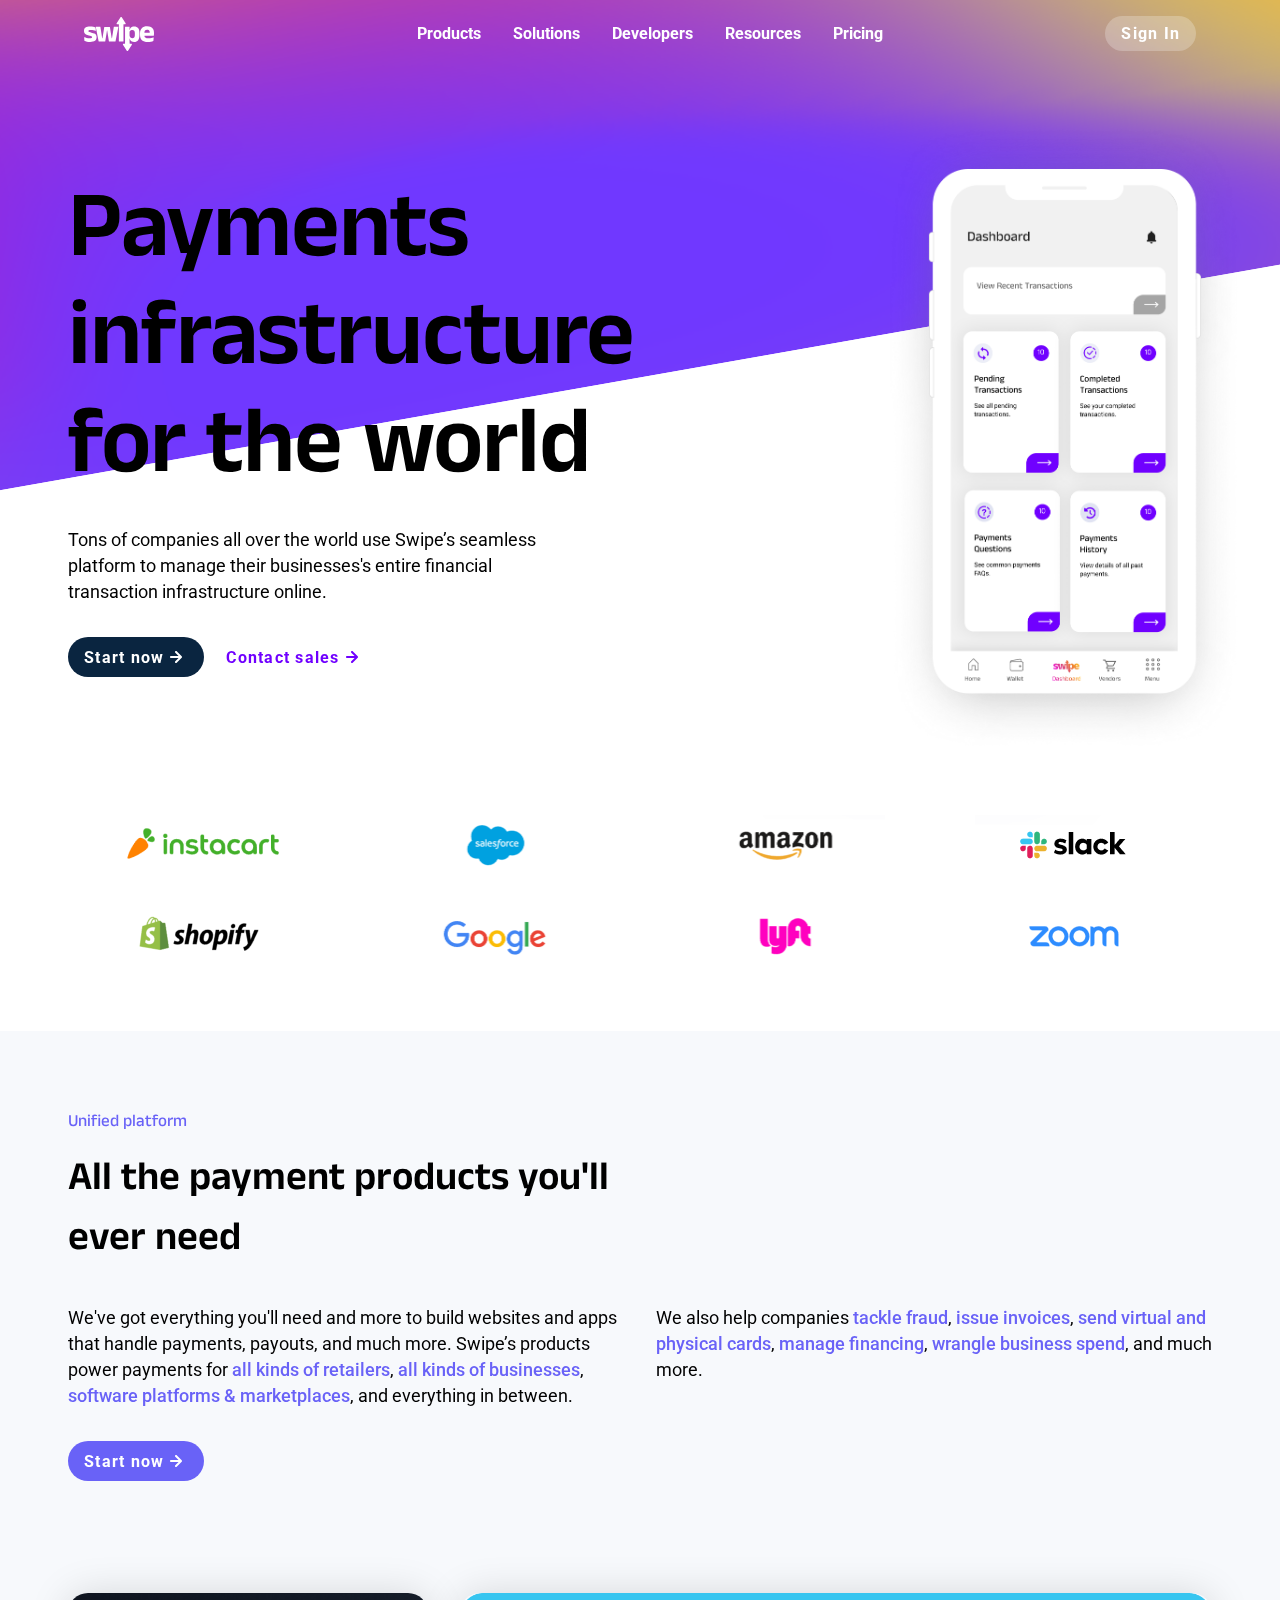
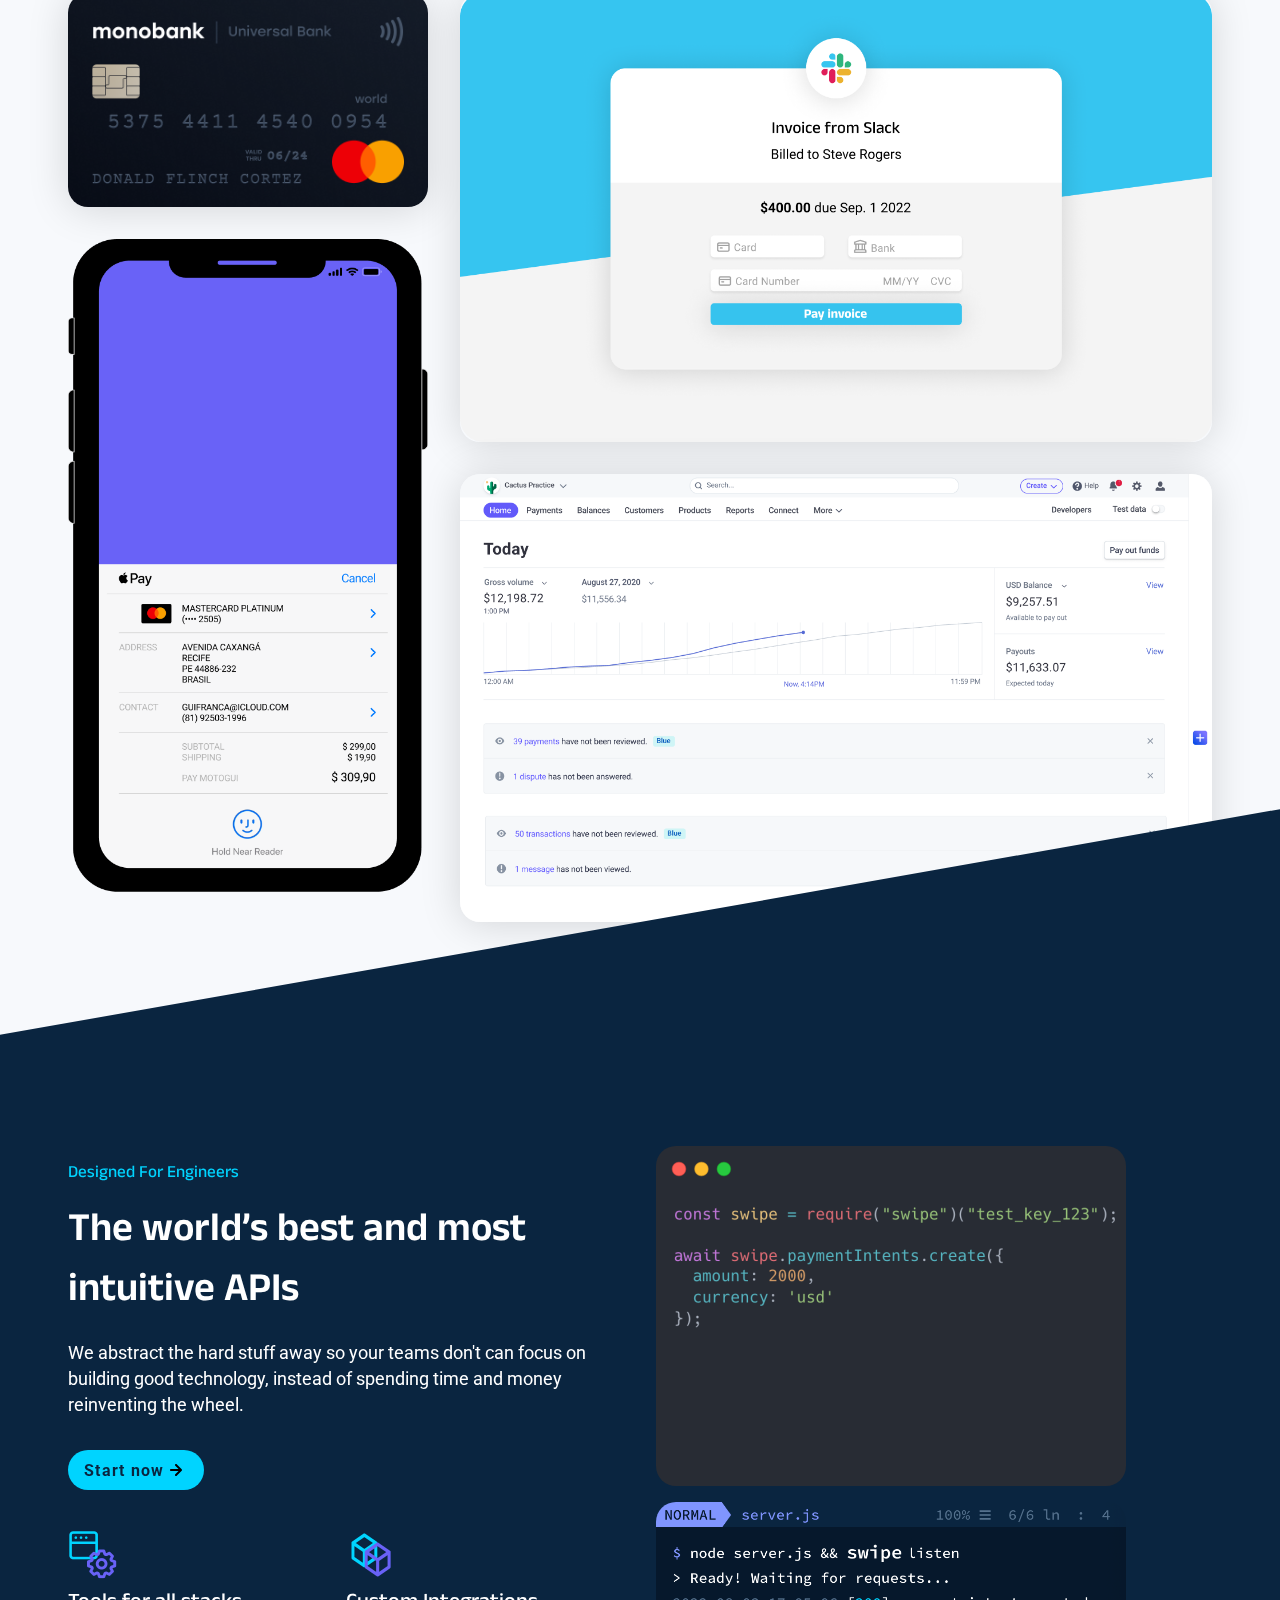
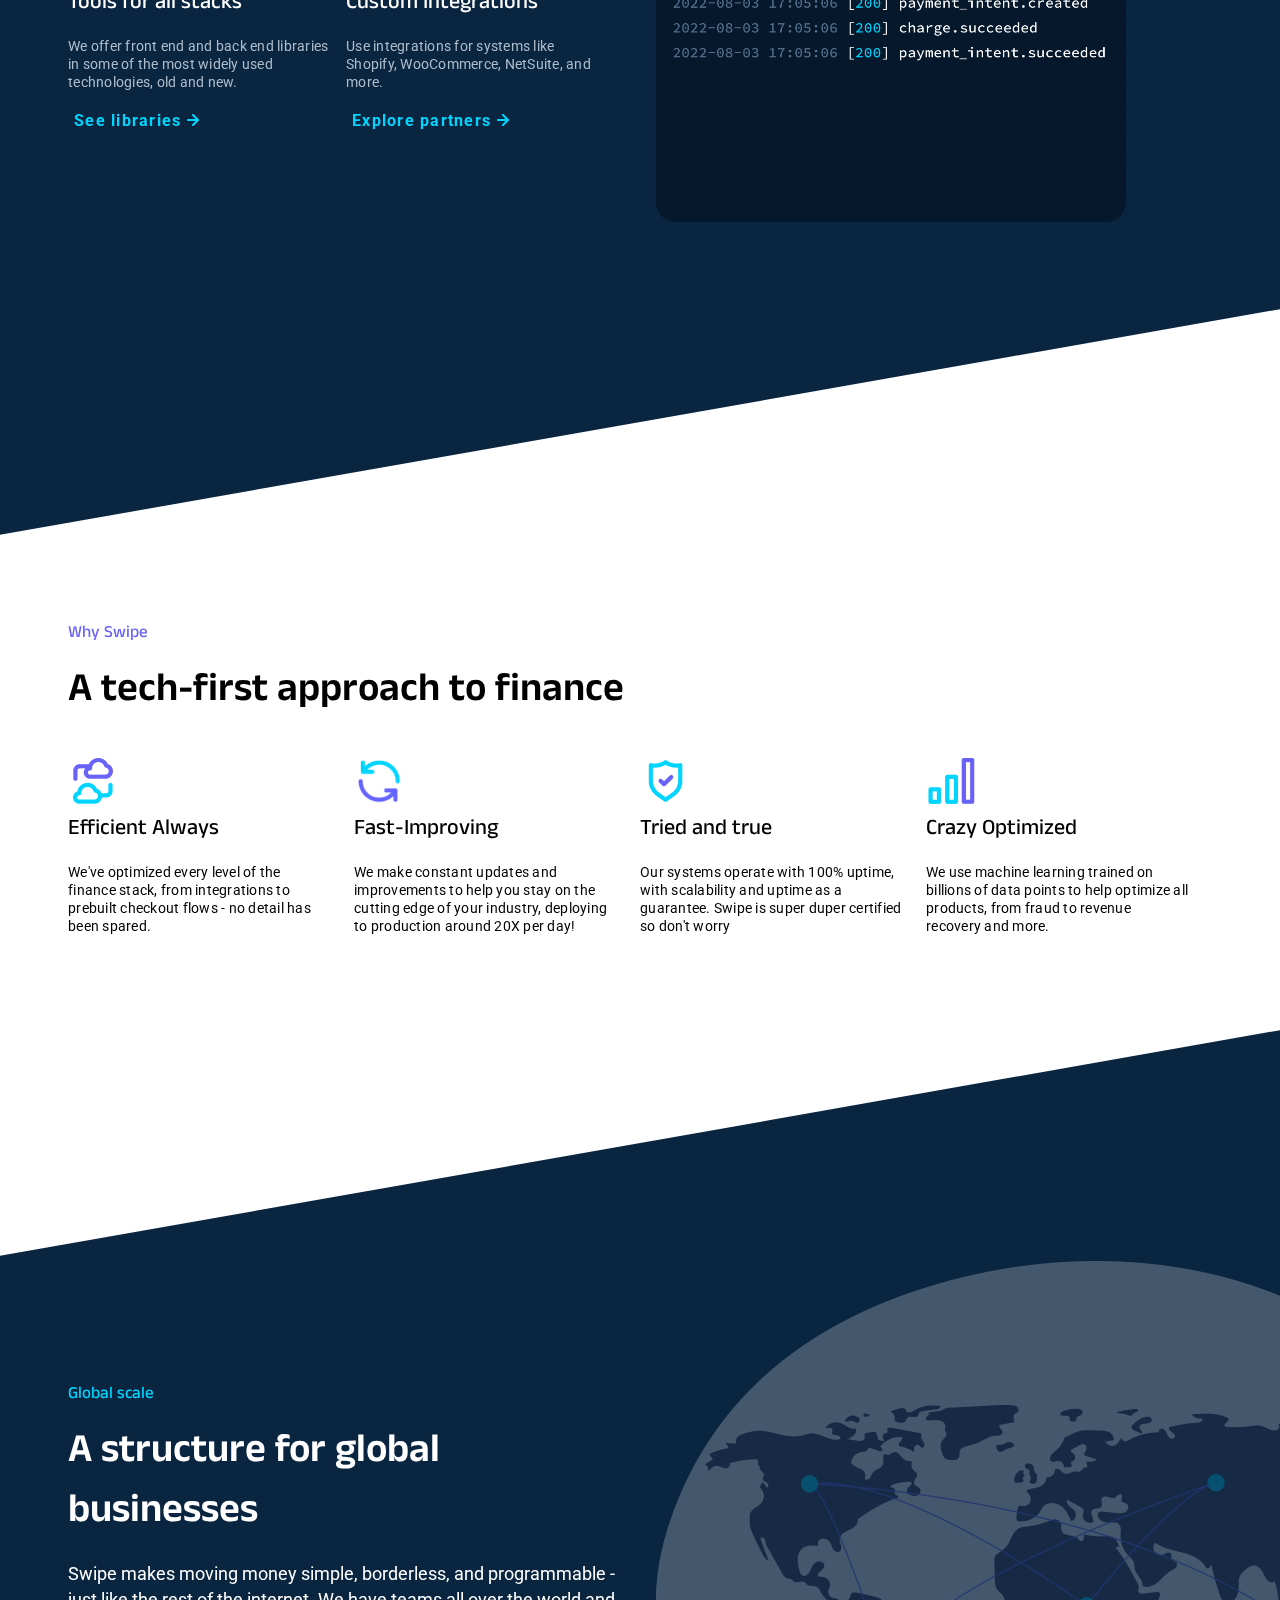
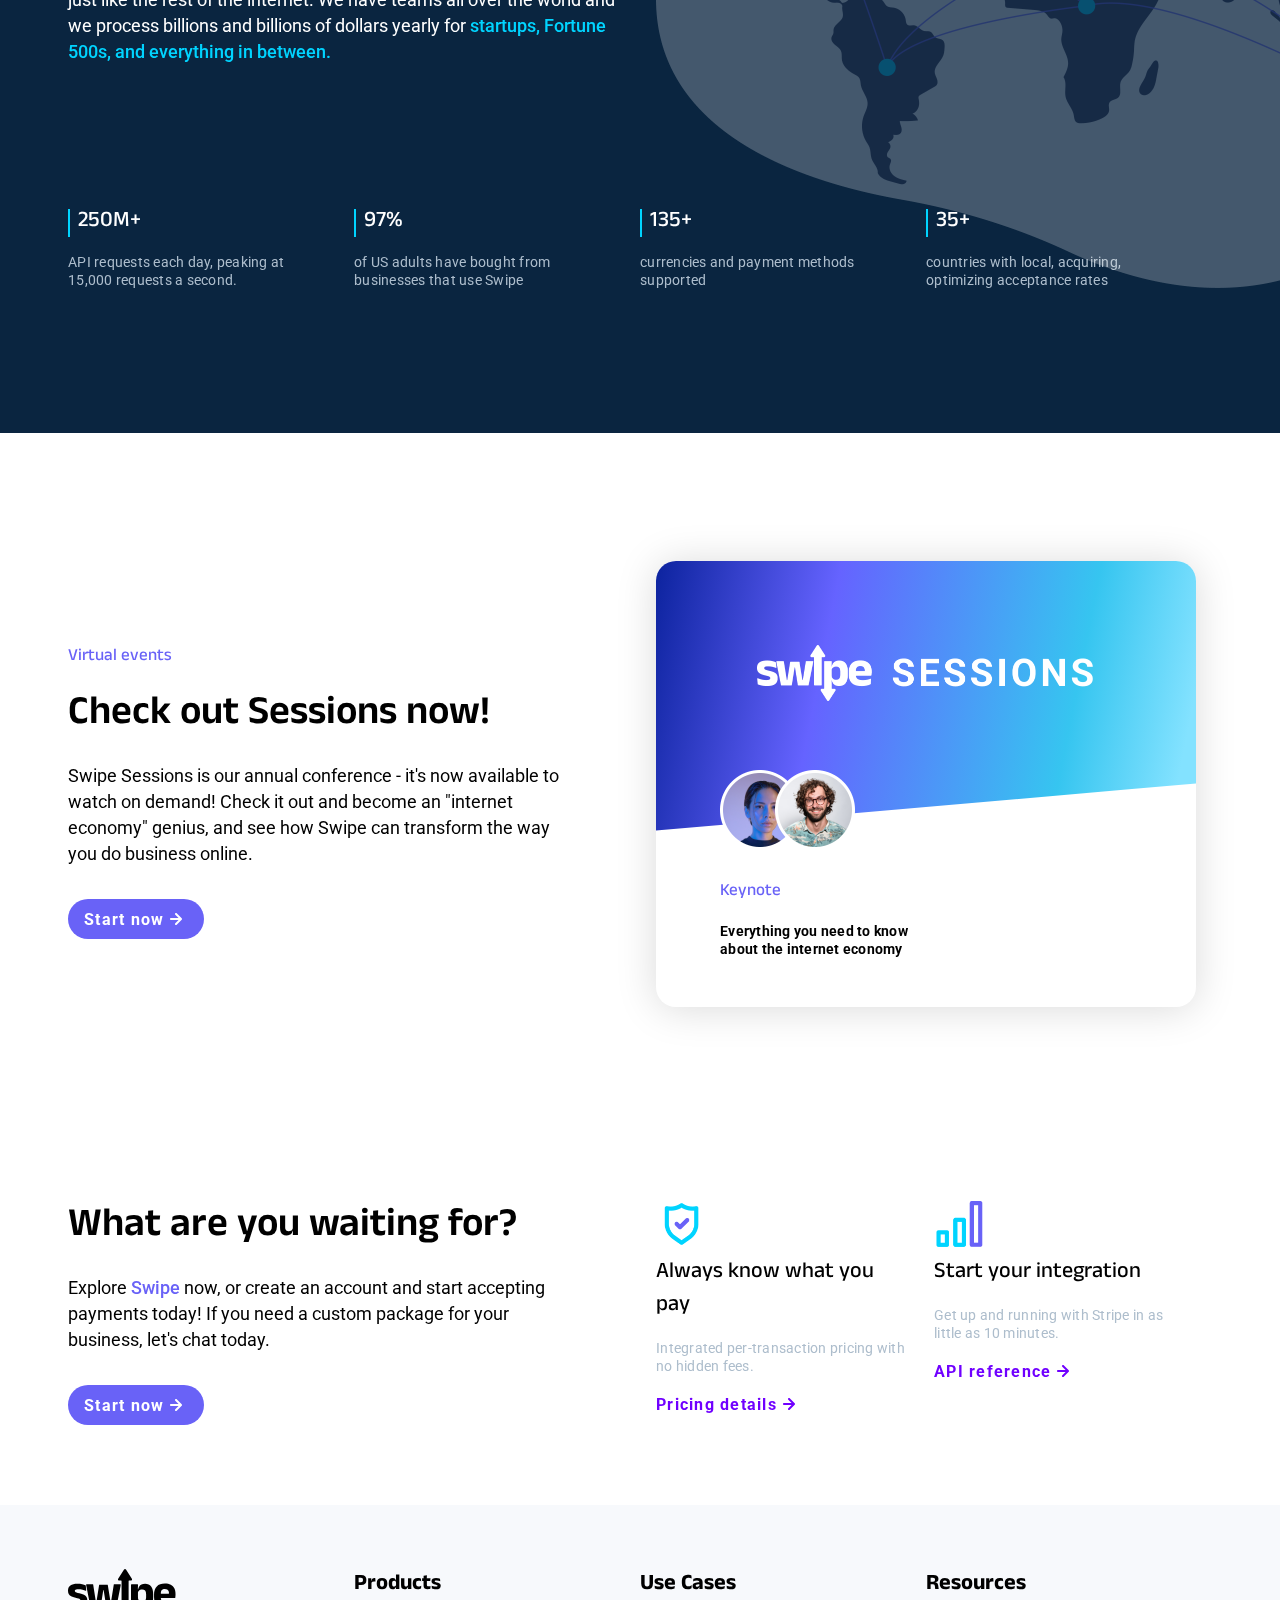
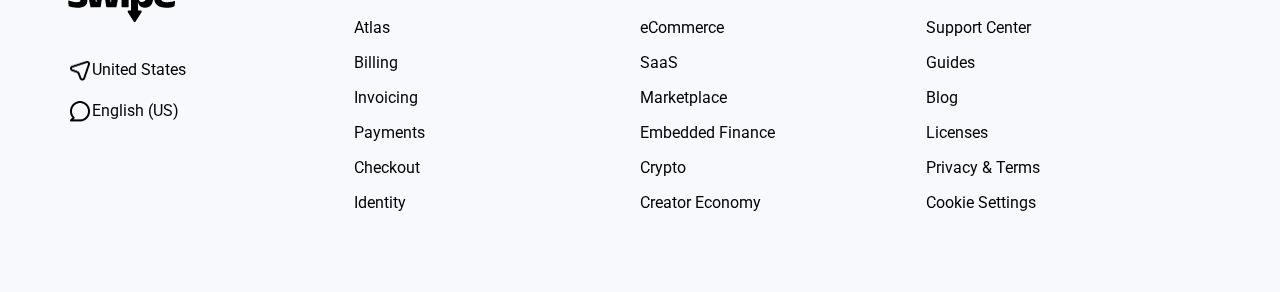
==== index.html @ 6bd74eb0 "Rename swipe.html to index.html" ====
<!DOCTYPE html>
<html lang="en">

<head>
    <meta charset="UTF-8">
    <meta http-equiv="X-UA-Compatible" content="IE=edge">
    <meta name="viewport" content="width=device-width, initial-scale=1.0">
    <link rel="preconnect" href="https://fonts.googleapis.com">
    <link rel="preconnect" href="https://fonts.gstatic.com" crossorigin>
    <link
        href="https://fonts.googleapis.com/css2?family=Anek+Telugu:wght@300;400;500;600;700&family=Roboto:wght@300;400;500;700&display=swap"
        rel="stylesheet">
    <link rel="stylesheet" href="/css/swipe.css">
    <title>Swipe</title>
</head>

<body>
    <!-- Navbar -->
    <nav class="navbar">
        <img src="/images/logo-white.svg" alt="Swipe, inc.">
        <ul class="menu">
            <li><a href="#">Products</a></li>
            <li><a href="#">Solutions</a></li>
            <li><a href="#">Developers</a></li>
            <li><a href="#">Resources</a></li>
            <li><a href="#">Pricing</a></li>
        </ul>

        <button class="primary-button navbar-button">Sign In</button>
    </nav>
    <main>

        <!--GRADIENT BACKGROUND-->
        <canvas id="gradient-canvas"></canvas>
        <!-- Hero Section -->
        <div class="hero">
            <div class="section-container two-column">
                <div class="col-left">
                    <h1>Payments infrastructure for the world</h1>
                    <p>
                        Tons of companies all over the world use Swipe’s seamless platform to manage their businesses's
                        entire financial transaction infrastructure online.
                    </p>
                    <div class="button-container">
                        <button class="primary-button with-icon">
                            Start now
                            <img src="/images/arrow-right-light.svg" alt="">
                        </button>
                        <button class="secondary-button with-icon">
                            Contact sales
                            <img src="/images/arrow-right-purple.svg" alt="">
                        </button>
                    </div>
                </div>
                <div class="col-right hero-phone-container">
                    <img class="hero-phone" src="/images/hero-phone.png" alt="">
                </div>
            </div>
        </div>
        <!-- Partners Section -->
        <div class="partners-section">
            <div class="section-container">
                <div class="partners-grid">
                    <img src="/images/instacart.png" alt="Instacart">
                    <img src="/images/salesforce.png" alt="Salesforce">
                    <img src="/images/amazon.png" alt="Amazon">
                    <img src="/images/slack.png" alt="Slack">
                    <img src="/images/shopify.png" alt="Shopify">
                    <img src="/images/google.png" alt="Google">
                    <img src="/images/lyft.png" alt="Lyft">
                    <img src="/images/zoom.png" alt="Zoom">
                </div>
            </div>
        </div>
        <!-- UNIFIED PLATFORM -->
        <div class="unified-platform-section">
            <div class="section-container">
                <p class="subtitle">Unified platform</p>
                <h2>All the payment products you'll ever need</h2>

                <div class="two-column">
                    <div class="col-left">
                        <p>
                            We've got everything you'll need and more to build websites and
                            apps that handle payments, payouts, and much more. Swipe’s
                            products power payments for
                            <a href="#"> all kinds of retailers</a>,
                            <a href="#"> all kinds of businesses</a>,
                            <a href="#"> software platforms & marketplaces</a>, and
                            everything in between.
                        </p>
                    </div>
                    <div class="col-right">
                        <p>
                            We also help companies
                            <a href="#">tackle fraud</a>, <a href="#">issue invoices</a>,
                            <a href="#">send virtual and physical cards</a>,
                            <a href="#">manage financing</a>,
                            <a href="#">wrangle business spend</a>, and much more.
                        </p>
                    </div>
                </div>
                <button class="primary-button with-icon">
                    Start now
                    <img src="/images/arrow-right-light.svg" alt="">
                </button>
            </div>
        </div>
        <!-- GRAPHIC GRID SECTION -->
        <div class="graphic-section">
            <div class="section-container">
                <div class="graphic-grid">
                    <img src="/images/credit-card.png" alt="" id="credit-card">
                    <img src="/images/slack-invoice.png" alt="" id="slack-invoice">
                    <img src="/images/phone.png" alt="" id="phone">
                    <img src="/images/dash.png" alt="" id="dash">
                </div>
            </div>
        </div>

        <!-- INTEGRATIONS SECTION -->
        <div class="integrations-section">
            <div class="section-container two-column">
                <div class="col-left">
                    <p class="subtitle2">Designed For Engineers</p>
                    <h2>The world’s best and most intuitive APIs</h2>
                    <p>We abstract the hard stuff away so your teams don't can focus on building good technology,
                        instead of spending time and money reinventing the wheel.</p>

                    <button class="primary-button with-icon">
                        Start now
                        <img src="/images/arrow-right-dark.svg" alt="">
                    </button>

                    <div class="card-container">
                        <div class="card">
                            <img src="/images/tools-icon.png" alt="" class="icon">
                            <h3>Tools for all stacks</h3>
                            <p class="secondary-text">We offer front end and back end libraries in some of the most
                                widely used technologies, old and new.</p>
                            <button class="secondary-button with-icon">
                                See libraries
                                <img src="/images/arrow-right-blue.svg" alt="">
                            </button>
                        </div>
                        <div class="card">
                            <img src="/images/cube-icon.png" alt="" class="icon">
                            <h3>Custom Integrations</h3>
                            <p class="secondary-text">Use integrations for systems like Shopify, WooCommerce, NetSuite,
                                and more.</p>
                            <button class="secondary-button with-icon">
                                Explore partners
                                <img src="/images/arrow-right-blue.svg" alt="">
                            </button>
                        </div>
                    </div>
                </div>
                <div class="col-right">
                    <img src="/images/api-code.png" alt="" id="api-code">
                    <img src="/images/terminal-code.png" alt="" id="terminal-code">
                </div>
            </div>
        </div>

        <!-- WHY SWIPE SECTION -->
        <div class="why-swipe-section">
            <div class="section-container">
                <p class="subtitle">Why Swipe</p>
                <h2>A tech-first approach to finance</h2>
                <div class="card-container">
                    <div class="card">
                        <img src="/images/cloud-icon.png" alt="" class="icon">
                        <h3>Efficient Always</h3>
                        <p class="secondary-text">
                            We've optimized every level of the finance stack, from integrations to prebuilt checkout
                            flows - no detail has been spared.
                        </p>
                    </div>
                    <div class="card">
                        <img src="/images/cycle-icon.png" alt="" class="icon">
                        <h3>Fast-Improving</h3>
                        <p class="secondary-text">
                            We make constant updates and improvements to help you stay on the cutting edge of your
                            industry, deploying to production around 20X per day!
                        </p>
                    </div>
                    <div class="card">
                        <img src="/images/shield-icon.png" alt="" class="icon">
                        <h3>Tried and true</h3>
                        <p class="secondary-text">
                            Our systems operate with 100% uptime, with scalability and uptime as a guarantee. Swipe is
                            super duper certified so don't worry
                        </p>
                    </div>
                    <div class="card">
                        <img src="/images/bars-icon.png" alt="" class="icon">
                        <h3>Crazy Optimized</h3>
                        <p class="secondary-text">
                            We use machine learning trained on billions of data points to help optimize all products,
                            from fraud to revenue recovery and more.
                        </p>
                    </div>
                </div>
            </div>
        </div>

        <div class="global-section">
            <div class="section-container">
                <div class="two-column">
                    <div class="col-left">
                        <p class="subtitle2">Global scale</p>
                        <h2>A structure for global businesses</h2>
                        <p>Swipe makes moving money simple, borderless, and programmable - just like the rest of the
                            internet. We have teams all over the world and we process billions and billions of dollars
                            yearly for <a href="#">startups, Fortune 500s, and everything in between.</a></p>
                    </div>
                    <div class="col-right">
                        <img id="globe" src="/images/global-graphic.png" alt="">
                    </div>
                </div>
                <div class="card-container">
                    <div class="card">
                        <h3>250M+</h3>
                        <p class="secondary-text">API requests each day, peaking at 15,000 requests a second.</p>
                    </div>
                    <div class="card">
                        <h3>97%</h3>
                        <p class="secondary-text">of US adults have bought from businesses that use Swipe</p>
                    </div>
                    <div class="card">
                        <h3>135+</h3>
                        <p class="secondary-text">currencies and payment methods supported</p>
                    </div>
                    <div class="card">
                        <h3>35+</h3>
                        <p class="secondary-text">countries with local, acquiring, optimizing acceptance rates</p>
                    </div>
                </div>
            </div>
        </div>

        <!-- Virtual Events Section -->
        <div class="virtual-events-section">
            <div class="section-container two-column">
                <div class="col-left">
                    <p class="subtitle">Virtual events</p>
                    <h2>Check out Sessions now!</h2>
                    <p>Swipe Sessions is our annual conference - it's now available to watch on demand! Check it out and
                        become an "internet economy" genius, and see how Swipe can transform the way you do business
                        online.</p>
                    <button class="primary-button with-icon">
                        Start now
                        <img src="/images/arrow-right-light.svg">
                    </button>
                </div>
                <div class="col-right">
                    <div class="swipe-sessions-card">
                        <div class="card-top">
                            <img id="sessions-logo" src="/images/swipe-sessions.png" alt="">
                            <div class="avatars">
                                <img src="/images/avatar1.png" alt="">
                                <img src="/images/avatar2.png" alt="">
                            </div>
                        </div>
                        <div class="card-bottom">
                            <div class="card-content">
                                <p class="subtitle">Keynote</p>
                                <p class="secondary-text">Everything you need to know about the internet economy</p>
                            </div>
                        </div>
                    </div>
                </div>
            </div>
        </div>

        <!-- GETTING STARTED SECTION -->
        <div class="getting-started-section">
            <div class="section-container two-column">
                <div class="col-left">
                    <h2>What are you waiting for?</h2>
                    <p>Explore <a href="#">Swipe</a> now, or create an account and start accepting payments today! If
                        you need a custom package for your business, let's chat today.</p>
                    <button class="primary-button with-icon">
                        Start now
                        <img src="/images/arrow-right-light.svg" alt="">
                    </button>
                </div>
                <div class="col-right">
                    <div class="card">
                        <img src="/images/shield-icon.png" alt="" class="icon">
                        <h3>Always know what you pay</h3>
                        <p class="secondary-text">Integrated per-transaction pricing with no hidden fees.</p>

                        <button class="secondary-button with-icon">
                            Pricing details
                            <img src="/images/arrow-right-purple.svg" alt="">
                        </button>
                    </div>
                    <div class="card">
                        <img src="/images/bars-icon.png" alt="" class="icon">
                        <h3>Start your integration</h3>
                        <p class="secondary-text">Get up and running with Stripe in as little as 10 minutes.</p>

                        <button class="secondary-button with-icon">
                            API reference
                            <img src="/images/arrow-right-purple.svg" alt="">
                        </button>
                    </div>
                </div>

            </div>
        </div>

        <footer class="footer">
            <div class="section-container">
                <div class="col">
                    <img src="/images/logo-dark.svg" alt="" id="footer-logo">
                    <div class="icon-link">
                        <img src="/images/location-icon.png" alt="">
                        <a href="#">United States</a>
                    </div>
                    <div class="icon-link">
                        <img src="/images/comment-icon.png" alt="">
                        <a href="#">English (US)</a>
                    </div>
                </div>
                <div class="col">
                    <h3>Products</h3>
                    <ul>
                        <li><a href="#">Atlas</a></li>
                        <li><a href="#">Billing</a></li>
                        <li><a href="#">Invoicing</a></li>
                        <li><a href="#">Payments</a></li>
                        <li><a href="#">Checkout</a></li>
                        <li><a href="#">Identity</a></li>
                    </ul>
                </div>
                <div class="col">
                    <h3>Use Cases</h3>
                    <ul>
                        <li><a href="#">eCommerce</a></li>
                        <li><a href="#">SaaS</a></li>
                        <li><a href="#">Marketplace</a></li>
                        <li><a href="#">Embedded Finance</a></li>
                        <li><a href="#">Crypto</a></li>
                        <li><a href="#">Creator Economy</a></li>
                    </ul>
                </div>
                <div class="col">
                    <h3>Resources</h3>
                    <ul>
                        <li><a href="#">Support Center</a></li>
                        <li><a href="#">Guides</a></li>
                        <li><a href="#">Blog</a></li>
                        <li><a href="#">Licenses</a></li>
                        <li><a href="#">Privacy & Terms</a></li>
                        <li><a href="#">Cookie Settings</a></li>
                    </ul>
                </div>
            </div>
        </footer>

    </main>

    <script src="gradient.js"></script>
</body>

</html>
---- css/swipe.css ----
/* VARIABLES */
:root {
    /* TEXT VARIABLES */
    --text-dark: #000;
    --text-light: #fff;
    --text-grey: #adbdcc;
    --body-font: "Roboto", sans-serif;
    --heading-font: "Anek Telugu", sans-serif;
    --h1-size: 94px;
    --h1-height: 108px;
    --h2-size: 50px;
    --h2-height: 75px;
    --h3-size: 40px;
    --h4-size: 32px;
    --h5-size: 28px;
    --h6-size: 22px;
    --subtitle-size: 17px;
    --subtitle-height: 26px;
    --p-size: 18px;
    --p-height: 26px;
    --secondary-text-size: 14px;
    --secondary-text-height: 18px;
    --button-size: 16px;

    /* SPACING VARIABLES */
    --spacing-sm: 8px;
    --spacing-md: 16px;
    --spacing-lg: 32px;
    --spacing-xl: 64px;
    --standard-width: 1144px;
    /* COLOR VARIABLES */
    --purple-1: #6962f7;
    --purple-2: #7000ff;
    --blue-1: #00d4ff;
    --primary-accent: #0a2540;
    --primary-button-hover: #6d7a88;
    --bg-white: #fff;
    --bg-light: #f7f9fc;

    --standard-border-radius: 20px;
    --standard-box-shadow: 0px 2px 40px rgba(0, 0, 0, 0.15);
    --primary-gradient: linear-gradient(101.33deg,
            #08209a 0.76%,
            #6563ff 33.33%,
            #36c5f0 76.92%,
            #83e2ff 96.96%);
}

/* GENERAL ELEMENT STYLES */

html,
body {
    width: 100%;
    position: relative;
    overflow-x: hidden;
}

body {
    font-family: var(--body-font);
    color: var(--text-dark);
    margin: 0;
    box-sizing: border-box;
    padding: var(--spacing-sm) 0 0 0;
    background-color: var(--bg-white);
    display: flex;
    flex-direction: column;
    justify-content: center;
    align-items: center;
}

main {
    width: 100%;
    margin: var(--spacing-xl) 0 0 0;
}

h1 {
    font-family: var(--heading-font);
    font-weight: 600;
    font-size: var(--h1-size);
    margin: 0;
    width: 100%;
    letter-spacing: -1px;
    line-height: var(--h1-height);
}

h2 {
    font-family: var(--heading-font);
    font-weight: 600;
    font-size: var(--h3-size);
    margin: 0;
    width: 100%;
}

h3 {
    font-family: var(--heading-font);
    font-weight: 500;
    font-size: var(--h3-size);
    margin: 0;
    width: 100%;
}

h4 {
    font-family: var(--heading-font);
    font-weight: 500;
    font-size: var(--h4-size);
    margin: 0;
    width: 100%;
    letter-spacing: 0.25px;
}

h5 {
    font-family: var(--heading-font);
    font-weight: 500;
    font-size: var(--h5-size);
    margin: 0;
    width: 100%;
}

h6 {
    font-family: var(--heading-font);
    font-weight: 500;
    font-size: var(--h6-size);
    margin: 0;
    width: 100%;
}

a {
    text-decoration: none;
    color: var(--purple-1);
    font-weight: 500;
    transition: color 0.25s ease;
}

a:hover {
    color: var(--primary-accent);
}

p {
    font-size: var(--p-size);
    line-height: var(--p-height);
    font-weight: 400;
    margin: var(--spacing-md) 0;
}

/* Layout Styles  */
.section-container {
    width: 100%;
    max-width: var(--standard-width);
}

.two-column {
    width: 100%;
    display: flex;
    flex-direction: row;
    justify-content: center;
    align-items: flex-start;
    box-sizing: border-box;
}

.two-column>.col-left {
    width: 50%;
    box-sizing: border-box;
    padding: 0 var(--spacing-md) 0 0;
    display: flex;
    flex-direction: column;
    align-items: start;
    justify-content: center;
}

.two-column>.col-right {
    width: 50%;
    box-sizing: border-box;
    padding: 0 0 0 var(--spacing-md);
    display: flex;
    flex-direction: column;
    align-items: start;
    justify-content: center;
}

.card {
    display: flex;
    flex-direction: column;
    justify-content: flex-start;
    align-items: flex-start;
    padding: var(--spacing-sm) var(--spacing-md) var(--spacing-sm) 0;
}

.card .icon {
    height: 50px;
    margin: 0 0 var(--spacing-sm) 0;
}

.card h3 {
    font-family: var(--heading-font);
    font-weight: 500;
    font-size: var(--h6-size);
    margin: 0;
    width: 100%;
}

.subtitle,
.subtitle2 {
    color: var(--purple-1);
    font-family: var(--heading-font);
    font-weight: 500;
    font-size: var(--subtitle-size);
    line-height: var(--subtitle-height);
}

.subtitle2 {
    color: var(--blue-1);
}

.secondary-text {
    font-size: var(--secondary-text-size);
    line-height: var(--secondary-text-height);
    color: var(--text-grey);
    letter-spacing: 0.25px;
}

/* BUTTON STYLES */
.primary-button {
    font-family: var(--body-font);
    font-size: var(--button-size);
    letter-spacing: 1.25px;
    font-weight: bold;
    border-radius: var(--standard-border-radius);
    border: none;
    background-color: var(--primary-accent);
    color: var(--text-light);
    padding: var(--spacing-sm) var(--spacing-md);
    transition: all 0.15s ease;
}

.primary-button:hover {
    background-color: var(--primary-button-hover);
    cursor: pointer;
}

.secondary-button {
    font-family: var(--body-font);
    font-size: var(--button-size);
    letter-spacing: 1.25px;
    font-weight: bold;
    border-radius: var(--standard-border-radius);
    border: none;
    background-color: transparent;
    color: var(--primary-accent);
    transition: all 0.15s ease;
}

.secondary-button:hover {
    opacity: 0.75;
    cursor: pointer;
}

.with-icon {
    display: flex;
    justify-content: center;
    align-items: center;
}

.with-icon>img {
    transition: transform 0.25s ease;
}

.with-icon:hover>img {
    transform: translateX(4px);
}

/* NAVBAR */

.navbar {
    display: flex;
    justify-content: space-between;
    align-items: center;
    width: 100%;
    max-width: var(--standard-width);
    padding: 0 var(--spacing-md);
    margin: 0 0 var(--spacing-xl) 0;
    box-sizing: border-box;
}

.menu {
    display: flex;
    list-style: none;
    justify-content: center;
    align-items: center;
}

.menu a {
    color: var(--text-light);
    margin: 0 var(--spacing-md);
    font-weight: bold;
}

.menu a:hover {
    text-decoration: underline;
}

.navbar-button {
    background: rgba(250, 250, 250, 0.25);
}

.navbar-button:hover {
    background: rgba(250, 250, 250, 0.5);
}

.hamburger-button {
    display: none;
}

/* ANIMATED GRADIENT HERO BACKGROUND  */

#gradient-canvas {
    width: 200%;
    height: 970px;
    transform: rotate(-10deg);
    position: absolute;
    top: -600px;
    left: -50%;
    z-index: -1;
    --gradient-color-1: #ef008f;
    --gradient-color-2: #6ec3f4;
    --gradient-color-3: #7038ff;
    --gradient-color-4: #ffba27;
}

/* HERO STYLES */

.hero {
    width: 100%;
    display: flex;
    justify-content: center;
}

.hero p {
    max-width: 480px;
}

.button-container {
    display: flex;
    margin: var(--spacing-md) 0;
}

.button-container button:nth-of-type(2) {
    margin: 0 0 0 var(--spacing-md);
    color: var(--purple-2);
}

.hero .hero-phone-container {
    height: 564px;
    align-items: flex-end;
}

.hero-phone {
    height: 628px;
    transform: translate(32px, -32px);
}

/* Partners Section */
.partners-section {
    width: 100%;
    display: flex;
    justify-content: center;
}

.partners-grid {
    display: grid;
    grid-template-columns: 1fr 1fr 1fr 1fr;
    grid-template-rows: 1fr 1fr;
    margin: var(--spacing-xl) 0;
    column-gap: var(--spacing-md);
    row-gap: var(--spacing-lg);
}

.partners-grid img {
    height: 60px;
    place-self: center;
}

/* UNIFIED PLATFORM SECTION */

.unified-platform-section {
    padding: var(--spacing-xl) 0;
    width: 100%;
    display: flex;
    justify-content: center;
    background-color: var(--bg-light);
}

.unified-platform-section h2 {
    width: 50%;
    margin-bottom: var(--spacing-md);
}

.unified-platform-section .primary-button {
    background-color: var(--purple-1);
    margin: var(--spacing-md) 0;
}

.unified-platform-section .primary-button:hover {
    background-color: var(--primary-accent);
}

/* GRAPHIC GRID SECTION */
.graphic-section {
    width: 100%;
    display: flex;
    justify-content: center;
    background-color: var(--bg-light);
}

.graphic-grid {
    display: grid;
    grid-template-areas:
        "card slack slack"
        "phone slack slack"
        "phone dash dash";
    grid-gap: var(--spacing-lg);
    padding: var(--spacing-lg) 0;
}

#credit-card {
    grid-area: card;
    width: 100%;
    box-shadow: var(--standard-box-shadow);
    border-radius: var(--standard-border-radius);
}

#slack-invoice {
    grid-area: slack;
    width: 100%;
    box-shadow: var(--standard-box-shadow);
    border-radius: var(--standard-border-radius);
}

#phone {
    grid-area: phone;
    width: 100%;
}

#dash {
    grid-area: dash;
    width: 100%;
    box-shadow: var(--standard-box-shadow);
    border-radius: var(--standard-border-radius);
}

/* INTEGRATIONS SEECTION STYLES */
.integrations-section {
    color: var(--text-light);
    width: 100%;
    display: flex;
    justify-content: center;
    position: relative;
    padding: calc(var(--spacing-xl) * 3) 0;
    z-index: 1;
}

.integrations-section::before {
    content: "";
    width: 100%;
    height: 1100px;
    background-color: var(--primary-accent);
    position: absolute;
    top: -32px;
    left: 0;
    z-index: -1;
    transform: skewY(-10deg);
}

.integrations-section::after {
    content: "";
    background-color: var(--bg-light);
    width: 100%;
    height: 50%;
    position: absolute;
    top: 0;
    left: 0;
    z-index: -2;
}

.integrations-section .primary-button {
    background-color: var(--blue-1);
    color: var(--primary-accent);
    margin: var(--spacing-md) 0 0 0;
}

.integrations-section .primary-button:hover {
    background-color: var(--bg-white);
}

.integrations-section .secondary-button {
    color: var(--blue-1);
}

.integrations-section .card-container {
    display: flex;
    margin: var(--spacing-lg) 0;
}

.integrations-section .card-container .card {
    width: 50%;
}

#api-code {
    max-width: 470px;
    margin: 0 0 var(--spacing-md) 0;
    border-radius: var(--standard-border-radius);
}

#terminal-code {
    max-width: 470px;
    border-radius: var(--standard-border-radius);
}

/* WHY SWIPE SECTION */

.why-swipe-section {
    width: 100%;
    display: flex;
    justify-content: center;
    padding: calc(var(--spacing-xl) * 3) 0;
}

.why-swipe-section .card-container {
    display: flex;
    margin: var(--spacing-lg) 0;
}

.why-swipe-section .card-container .card {
    width: 25%;
    padding: 0 var(--spacing-sm) 0 0;
    margin: 0 var(--spacing-md) 0 0;
    box-sizing: border-box;
}

.why-swipe-section .secondary-text {
    color: var(--text-dark);
}

/* GLOBAL SECTION */
.global-section {
    width: 100%;
    display: flex;
    justify-content: center;
    color: var(--text-light);
    position: relative;
    padding: calc(var(--spacing-xl) * 3) 0 0 0;
}

.global-section::before {
    content: "";
    width: 100%;
    height: 1200px;
    background-color: var(--primary-accent);
    position: absolute;
    top: -32px;
    left: 0;
    transform: skewY(-10deg);
    z-index: -1;
}

.global-section a {
    color: var(--blue-1);
}

.global-section a:hover {
    color: var(--text-light);
}

.global-section .card-container {
    display: flex;
    margin: calc(var(--spacing-xl) * 2) 0;
}

.global-section .card-container .card {
    width: 25%;
    box-sizing: border-box;
    padding: 0 var(--spacing-sm) 0 0;
    margin: 0 var(--spacing-md) 0 0;
}

.global-section .card-container .card h3 {
    border-left: 2px solid var(--blue-1);
    padding: 0 0 0 var(--spacing-sm);
    line-height: 28px;
}

#globe {
    max-width: 844px;
    opacity: 25%;
    position: absolute;
    top: 10%;
}

/* VIRTUAL EVENTS SECTION */
.virtual-events-section {
    display: flex;
    justify-content: center;
    padding: calc(var(--spacing-xl) * 2) 0;
    position: relative;
}

.virtual-events-section::before {
    content: "";
    background-color: var(--bg-white);
    width: 100%;
    height: 100%;
    position: absolute;
    top: 0;
    z-index: -1;
}

.virtual-events-section .primary-button {
    background-color: var(--purple-1);
    margin: var(--spacing-md) 0 0 0;
}

.virtual-events-section .primary-button:hover {
    background-color: var(--primary-accent);
}

.virtual-events-section .col-left {
    height: 446px;
    padding: 0 var(--spacing-xl) 0 0;
}

.swipe-sessions-card {
    width: 540px;
    height: 446px;
    box-shadow: var(--standard-box-shadow);
    border-radius: var(--standard-border-radius);
    overflow: hidden;
}

.swipe-sessions-card .card-top {
    width: 100%;
    height: 50%;
    display: flex;
    justify-content: center;
    align-items: center;
    position: relative;
    /* transform: rotate(10deg); */
}

.swipe-sessions-card .card-top::before {
    background: var(--primary-gradient);
    content: "";
    width: 100%;
    height: 150%;
    position: absolute;
    top: -40%;
    transform: skewY(-5deg);
    z-index: 1;
}

#sessions-logo {
    z-index: 2;
    width: 338px;
}

.virtual-events-section .avatars {
    position: absolute;
    bottom: -70px;
    left: var(--spacing-xl);
    z-index: 3;
    /* width: 140px;
    height: 80px; */
}

.virtual-events-section .avatars img {
    width: 80px;
}

.virtual-events-section .avatars img:nth-of-type(2) {
    position: absolute;
    left: 55px;
}

.virtual-events-section .card-bottom {
    width: 100%;
    height: 50%;
    box-sizing: border-box;
    padding: var(--spacing-xl);
}

.virtual-events-section .card-bottom .subtitle {
    margin: var(--spacing-lg) 0 0 0;
}

.virtual-events-section .card-bottom .secondary-text {
    color: var(--text-dark);
    font-weight: 700;
    width: 50%;
}

/* GETTING STARTED SECTION */
.getting-started-section {
    display: flex;
    justify-content: center;
    padding: var(--spacing-xl) 0;
}

.getting-started-section .primary-button {
    background-color: var(--purple-1);
    margin: var(--spacing-md) 0;
}

.getting-started-section .primary-button:hover {
    background-color: var(--primary-accent);
}

.getting-started-section .col-left {
    padding: 0 var(--spacing-xl) 0 0;
}

.getting-started-section .col-right {
    flex-direction: row;
}

.getting-started-section .col-right .card {
    width: 50%;
    box-sizing: border-box;
    padding: 0 var(--spacing-sm) 0 0;
    margin: 0 var(--spacing-md) 0 0;
}

.getting-started-section .col-right .card .secondary-button {
    color: var(--purple-2);
    padding-left: 0;
}

/* FOOTER STYLES */

.footer {
    display: flex;
    justify-content: center;
    background-color: var(--bg-light);
    padding: var(--spacing-xl) 0;
}

.footer .section-container {
    display: flex;
}

#footer-logo {
    max-width: 108px;
    margin: 0 0 var(--spacing-md) 0;
}

.footer .col {
    width: 25%;
}

.footer .col ul {
    list-style-type: none;
    padding: 0;
}

.footer .col ul li {
    margin: var(--spacing-md) 0;
}

.footer .col a {
    color: var(--text-dark);
    font-weight: normal;
}

.footer .col a:hover {
    color: var(--purple-1);
    text-decoration: underline;
}

.footer .icon-link {
    display: flex;
    align-items: center;
    margin: var(--spacing-md) 0;
}

.footer .icon-link img {
    width: 24px;
}

.footer h3 {
    font-size: var(--h6-size);
    font-weight: 700;
}

/* CUSTOM BREAKPOINT */
@media only screen and (max-width: 1144px) {
    :root {
        --h1-size: 80px;
        --h1-height: 85px;
    }

    /* GENERAL LAYOUT */
    .section-container {
        padding: 0 var(--spacing-md);
    }

    /* HERO SECTION */
    .hero-phone {
        height: 550px;
        transform: translateY(-60px);
    }

    .hero .col-left {
        width: 60%;
    }

    .hero .col-right {
        width: 40%;
    }

    /* PARTNERS GRID */

    .partners-section {
        margin: -60px 0 0 0;
    }

    .partners-grid {
        margin: 0 0 var(--spacing-xl) 0;
    }
}

/* CUSTOM BREAKPOINT (850px) */
@media only screen and (max-width: 850px) {
    :root {
        --h1-size: 70px;
        --h1-height: 75px;
    }

    /* HERO SECTION */
    .hero-phone {
        transform: translateY(-85px);
    }

    /* PARTNERS GRID */
    .partners-grid img {
        width: 100%;
        height: auto;
    }

    /* INTEGRATIONS SECTION */
    .integrations-section .col-left {
        width: 60%;
    }

    .integrations-section .col-right {
        width: 40%;
    }
}

/* TABLET SIZE STYLES */
@media only screen and (max-width: 768px) {
    :root {
        --h1-size: 58px;
        --h1-height: 65px;
        --h3-size: 34px;
        --h6-size: 16px;
    }

    /* NAVBAR STYLES */
    .navbar {
        margin: var(--spacing-sm) 0 var(--spacing-lg) 0;
    }

    .navbar .menu {
        display: none;
    }

    .navbar .navbar-button {
        display: none;
    }

    .hamburger-button {
        width: 50px;
        height: 30px;
        background-color: rgba(250, 250, 250, 0.25);
        border-radius: var(--standard-border-radius);
        display: flex;
        flex-direction: column;
        justify-content: center;
        align-items: center;
    }

    .hamburger-button .bar {
        width: 18px;
        height: 2px;
        background-color: var(--bg-white);
        margin: 1px 0;
    }

    /* HERO STYLES */
    #gradient-canvas {
        height: 820px;
    }

    main {
        margin: 0;
    }

    .hero .two-column {
        align-items: center;
    }

    .hero .col-left {
        width: 60%;
    }

    .hero .col-right {
        width: 40%;
    }

    .hero-phone {
        height: 450px;
        transform: translateX(32px);
    }

    /* PARTNERS GRID */
    .partners-section {
        margin: -20px 0 0 0;
    }

    /* UNIFIED PLATFORM SECTION*/
    .unified-platform-section h2 {
        width: 100%;
    }

    /* INTEGRATIONS SECTION */
    .integrations-section .card-container {
        flex-direction: column;
    }

    .integrations-section .card-container .card {
        width: 100%;
    }

    /* WHY SWIPE SECTION */
    .why-swipe-section {
        padding: var(--spacing-md) 0 var(--spacing-xl) 0;
    }

    .why-swipe-section .card-container {
        flex-wrap: wrap;
    }

    .why-swipe-section .card-container .card {
        width: 50%;
        margin: var(--spacing-md) 0;
    }

    /* GLOBAL SECTION */
    .global-section .card-container {
        flex-wrap: wrap;
        margin: var(--spacing-xl) 0;
    }

    .global-section .card-container .card {
        width: 50%;
        margin: var(--spacing-md) 0;
    }

    /* GETTING STARTED SECTION */
    .getting-started-section .two-column {
        align-items: center;
    }

    .getting-started-section .col-right {
        flex-wrap: wrap;
    }

    .getting-started-section .col-right .card {
        width: 100%;
        margin: var(--spacing-md) 0;
    }
}

/* MOBILE SIZE BREAKPOINT */
@media only screen and (max-width: 550px) {

    /* GENERAL STYLES */
    :root {
        --h1-size: 58px;
        --h1-height: 65px;
        --h3-size: 34px;
        --h6-size: 16px;
    }

    .two-column {
        flex-direction: column;
    }

    .two-column .col-left {
        width: 100%;
    }

    .two-column .col-right {
        width: 100%;
        padding: 0;
    }

    /* NAVBAR STYLES */
    .navbar {
        margin: 0 0 var(--spacing-lg) 0;
    }

    /* HERO STYLES */
    #gradient-canvas {
        height: 820px;
    }

    main {
        margin: var(--spacing-lg) 0 0 0;
    }

    .hero .two-column .hero-phone-container {
        display: none;
    }

    /* PARTNERS GRID SECTION */

    .partners-section {
        margin: var(--spacing-xl) 0 var(--spacing-sm) 0;
    }

    .partners-grid {
        grid-template-columns: 1fr 1fr;
    }

    /* UNIFIED PLATFORM */
    .unified-platform-section {
        padding: var(--spacing-md) 0;
    }

    /* INTEGRATIONS SECTION */
    .integrations-section {
        padding: var(--spacing-lg) 0;
    }

    .integrations-section::before {
        height: 900px;
    }

    .integrations-section .col-right {
        display: none;
    }

    /* WHY SWIPE SECTION */
    .why-swipe-section {
        padding: var(--spacing-xl) 0 var(--spacing-md) 0;
    }

    .why-swipe-section .card-container .card {
        width: 100%;
        margin: var(--spacing-sm) 0;
    }

    .why-swipe-section .card-container .card .icon {
        height: 35px;
    }

    /* GLOBAL SECTION */
    .global-section {
        padding: var(--spacing-xl) 0 0 0;
    }

    .global-section .card-container {
        margin: var(--spacing-md) 0;
    }

    .global-section .card-container .card {
        width: 100%;
        margin: var(--spacing-sm) 0;
    }

    #globe {
        opacity: 10%;
    }

    /* VIRTUAL EVENTS SECTION */
    .virtual-events-section {
        padding: 0;
    }

    .virtual-events-section .swipe-sessions-card {
        margin: var(--spacing-lg) 0;
        width: 100%;
    }

    .virtual-events-section .swipe-sessions-card .secondary-text {
        width: 100%;
    }

    .virtual-events-section .swipe-sessions-card .card-top {
        height: 40%;
    }

    #sessions-logo {
        width: 300px;
    }

    /* GETTING STARTED SECTION*/
    .getting-started-section {
        padding: var(--spacing-md) 0;
    }

    /* FOOTER STYLES */
    .footer .section-container {
        flex-wrap: wrap;
    }

    .footer .col {
        width: 50%;
        margin: var(--spacing-md) 0;
    }

    .footer .col a {
        font-size: 12px;
    }

    #footer-logo {
        width: 70px;
    }

    .footer .icon-link img {
        width: 18px;
    }
}
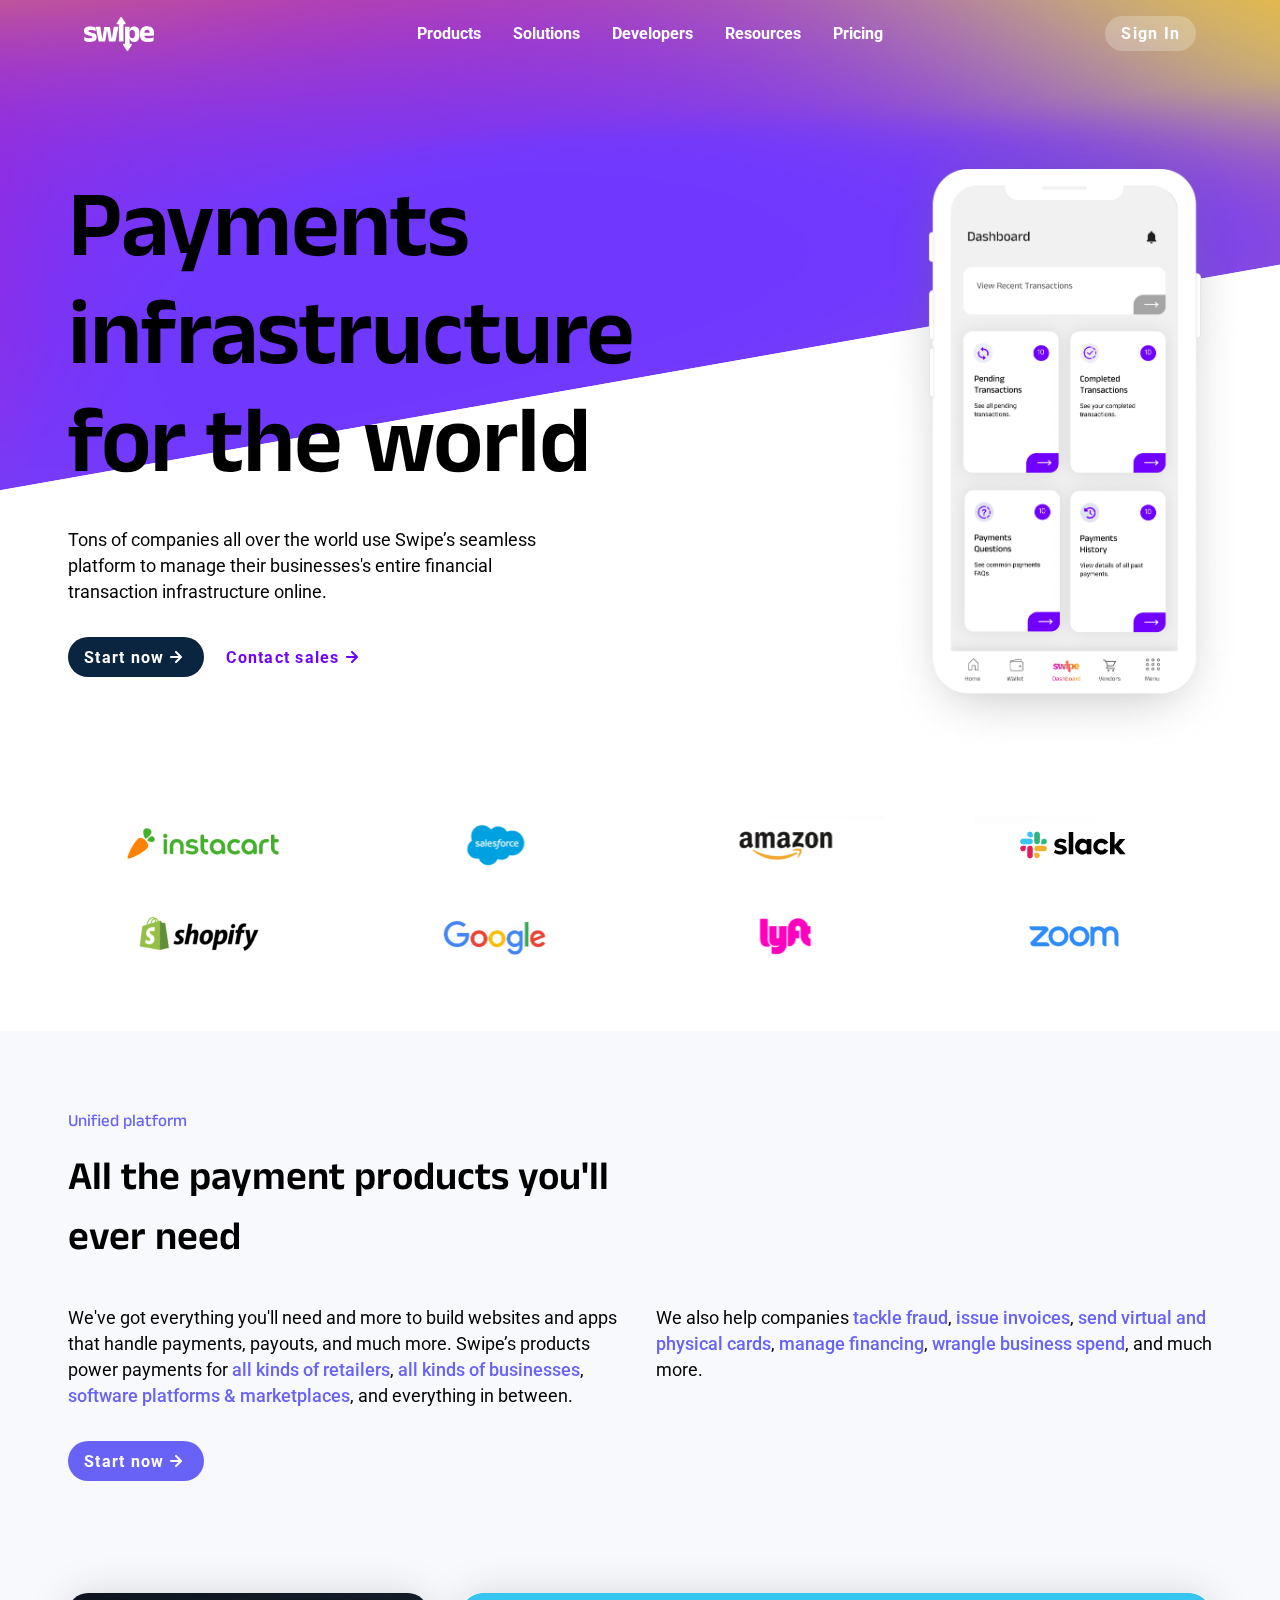
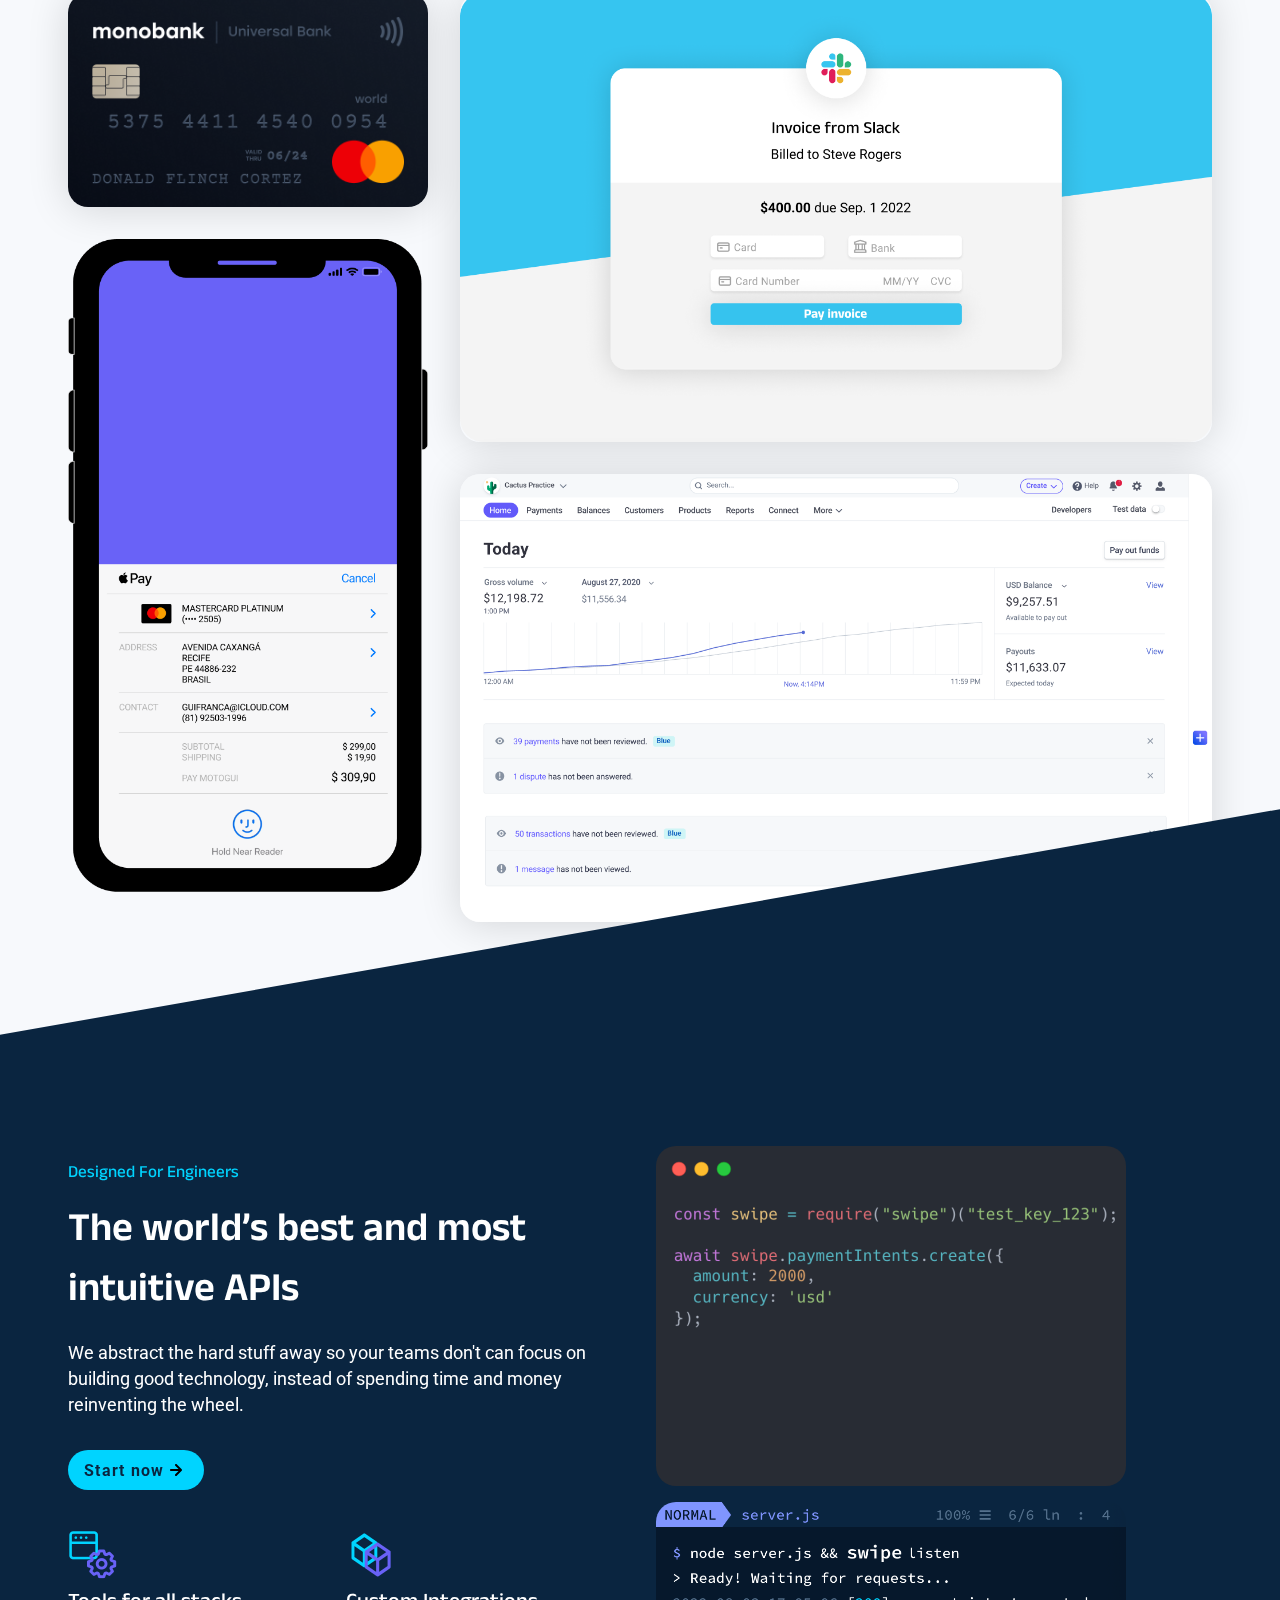
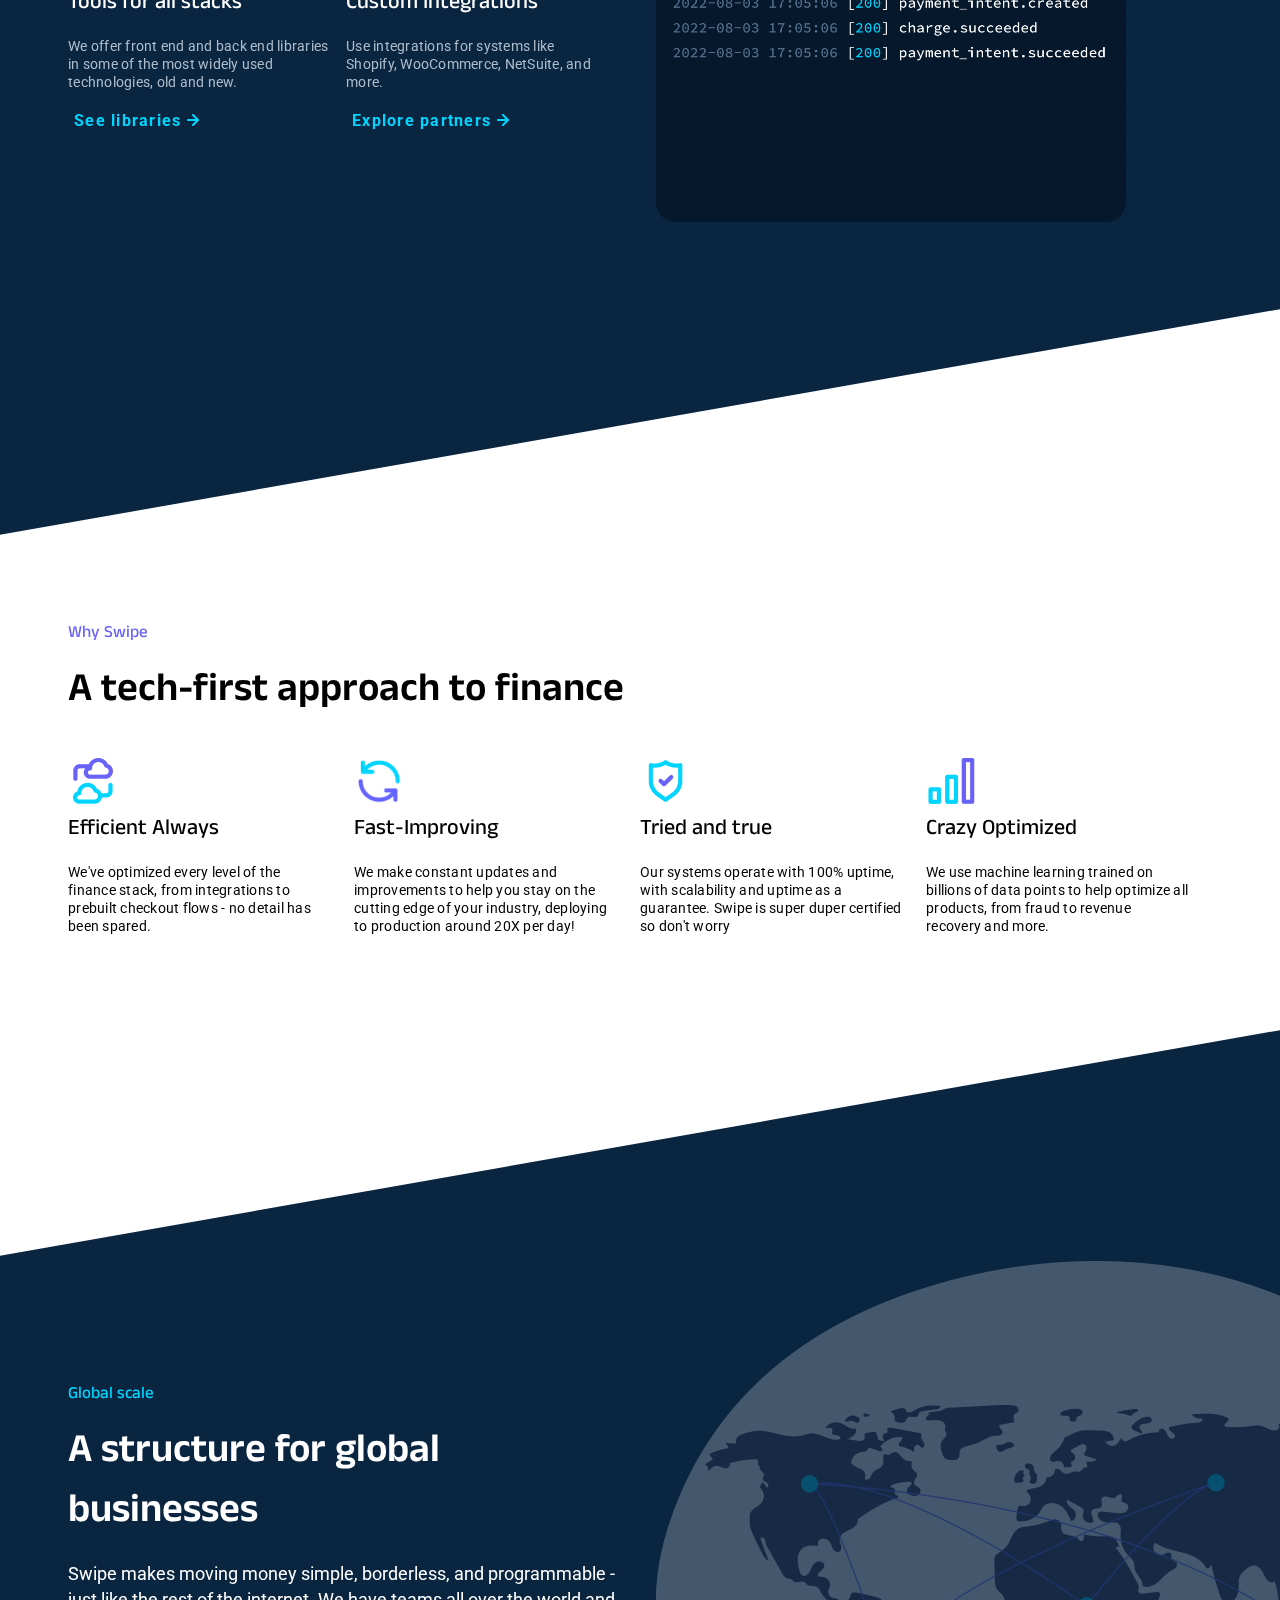
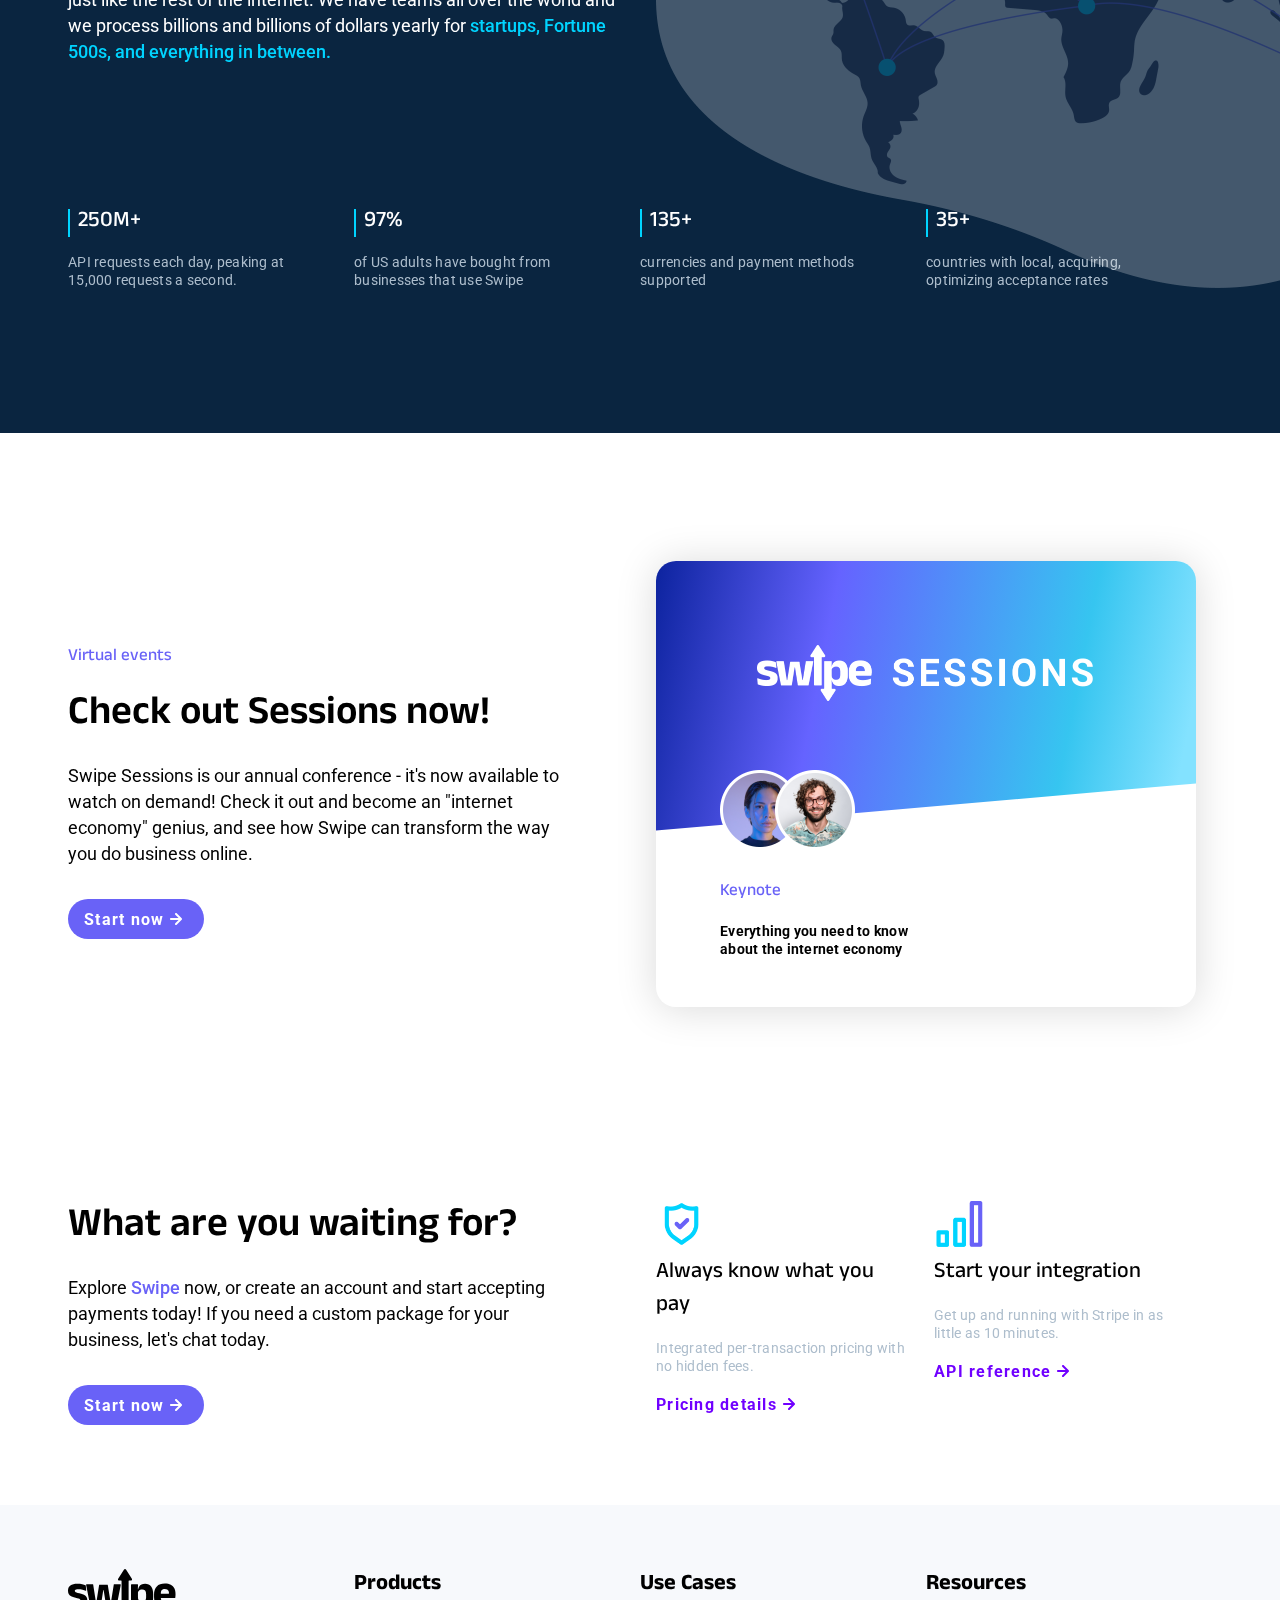
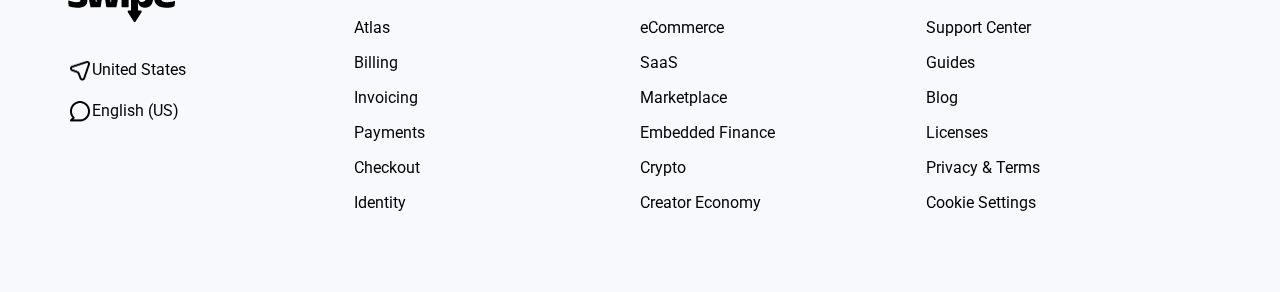
==== commit 1f31be0a: "Update index.html" ====
--- a/index.html
+++ b/index.html
@@ -250,7 +250,7 @@
                         online.</p>
                     <button class="primary-button with-icon">
                         Start now
-                        <img src="/images/arrow-right-light.svg">
+                        <img src="/images/arrow-right-light.svg" alt="">
                     </button>
                 </div>
                 <div class="col-right">
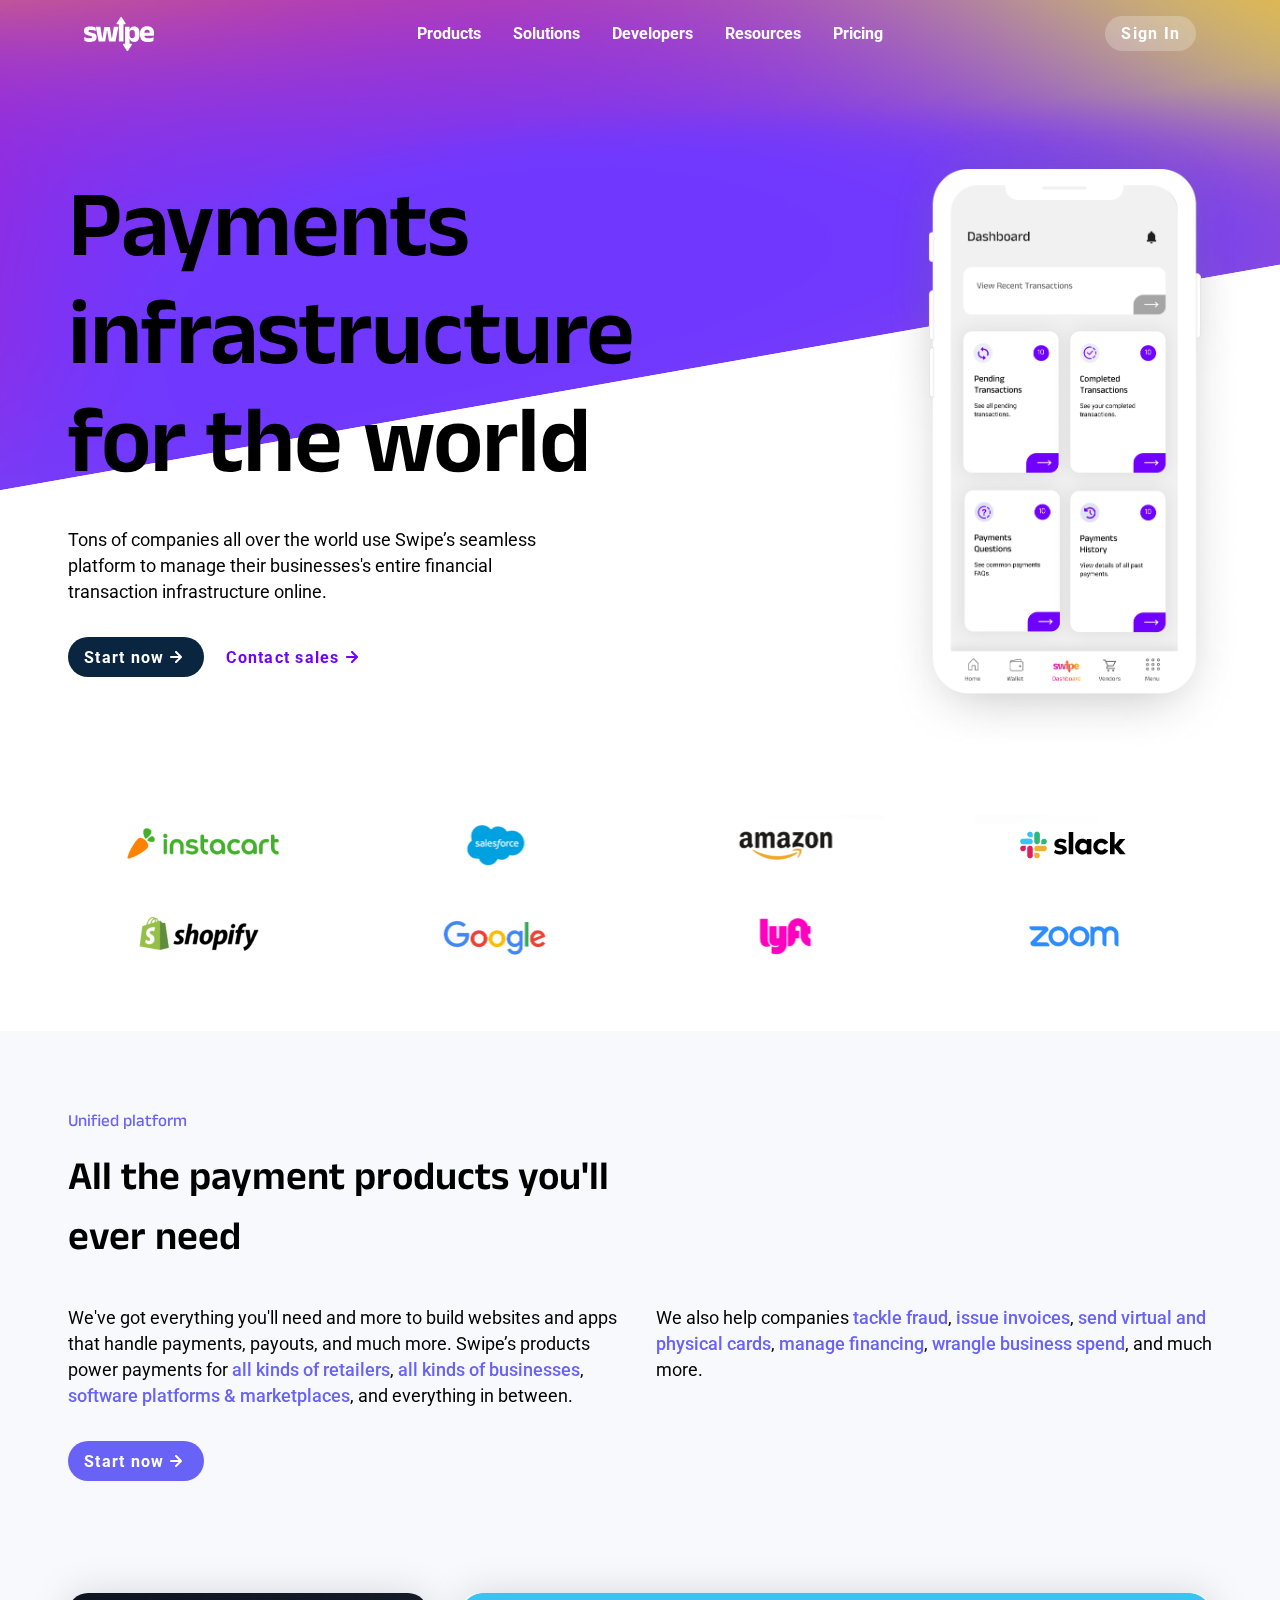
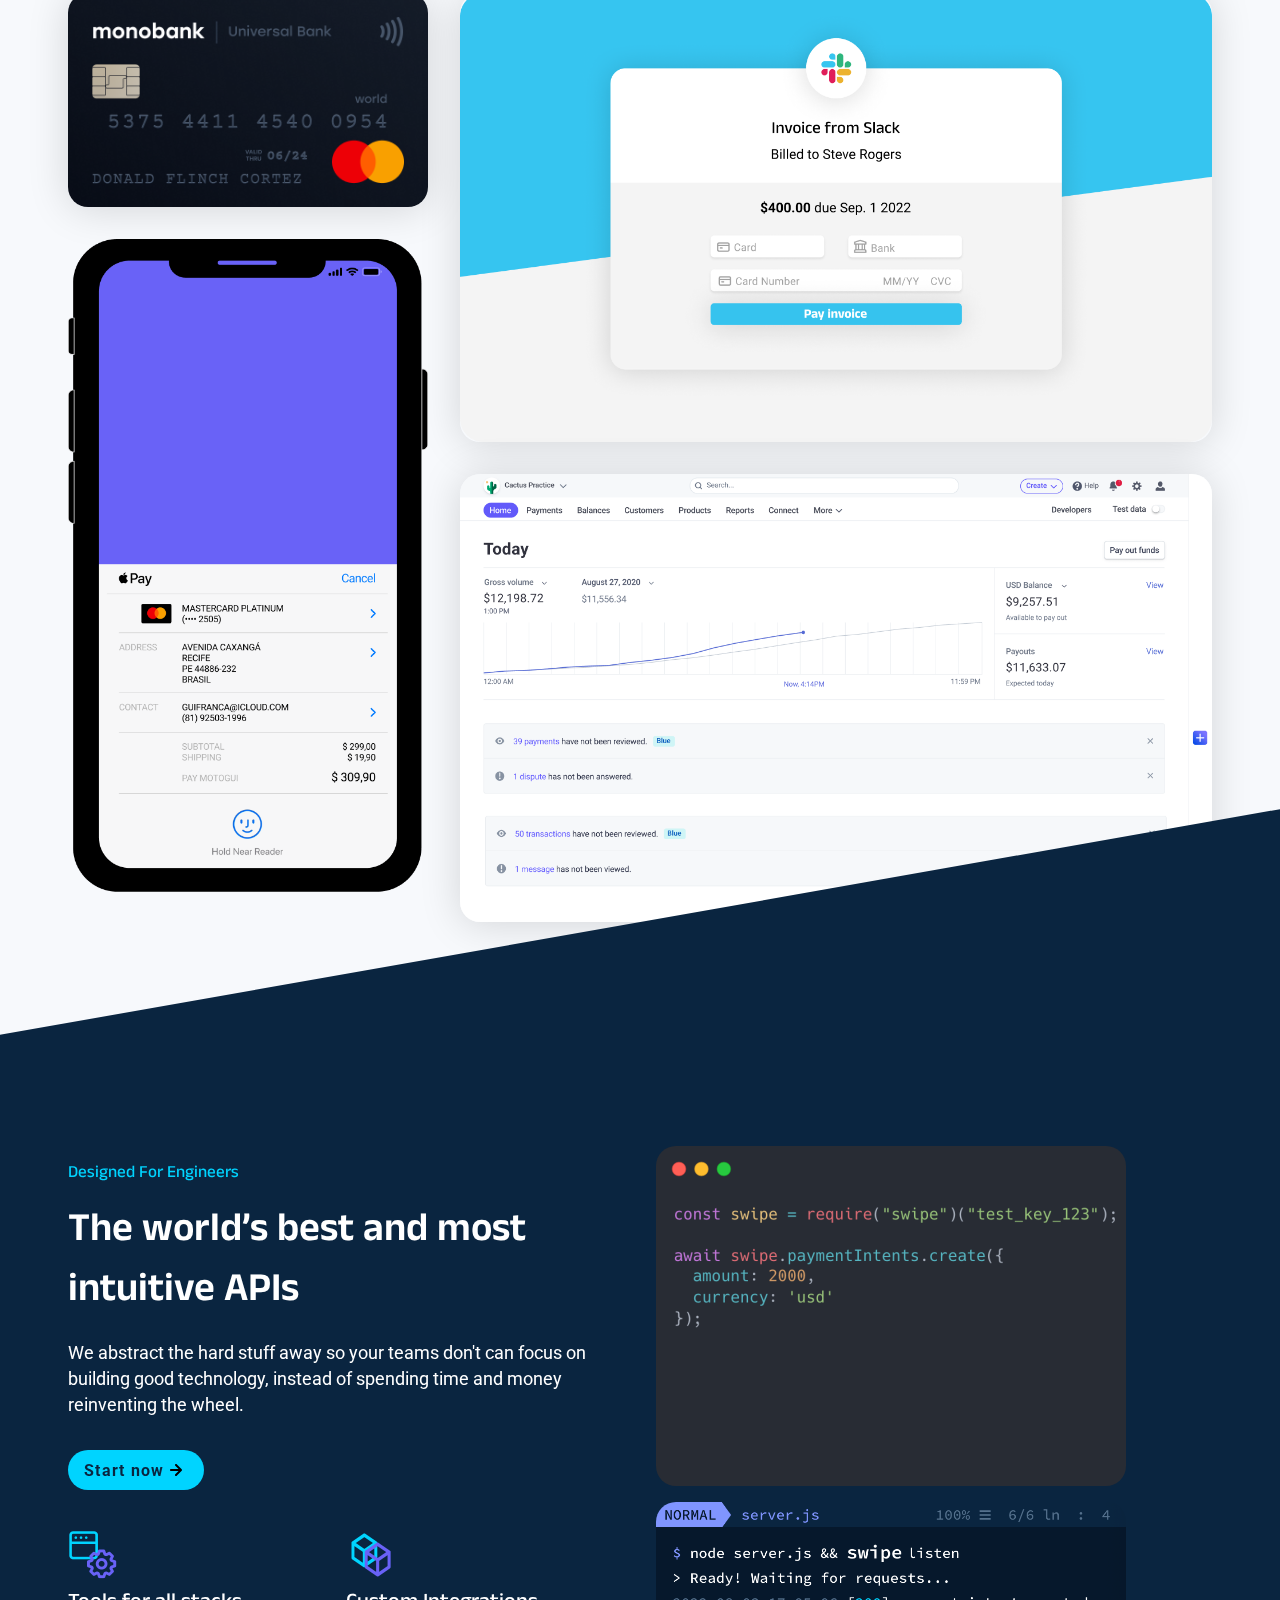
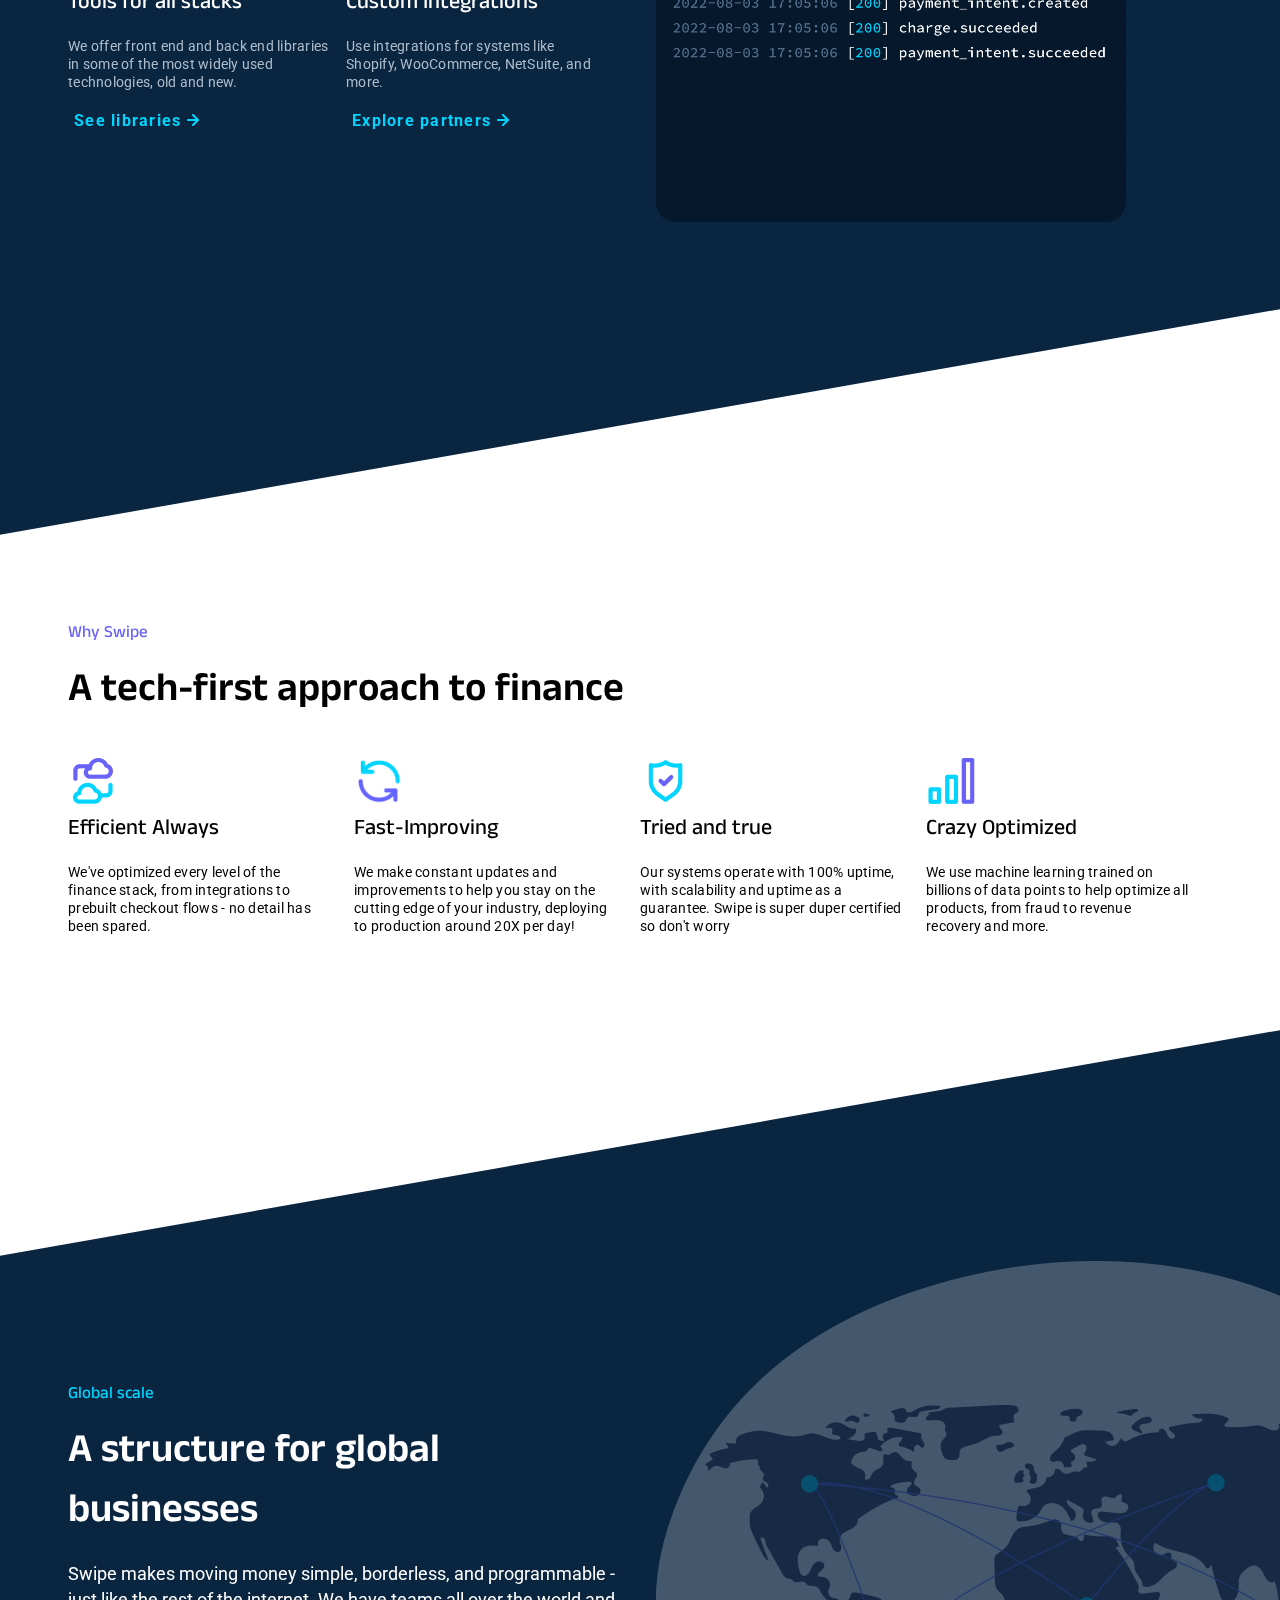
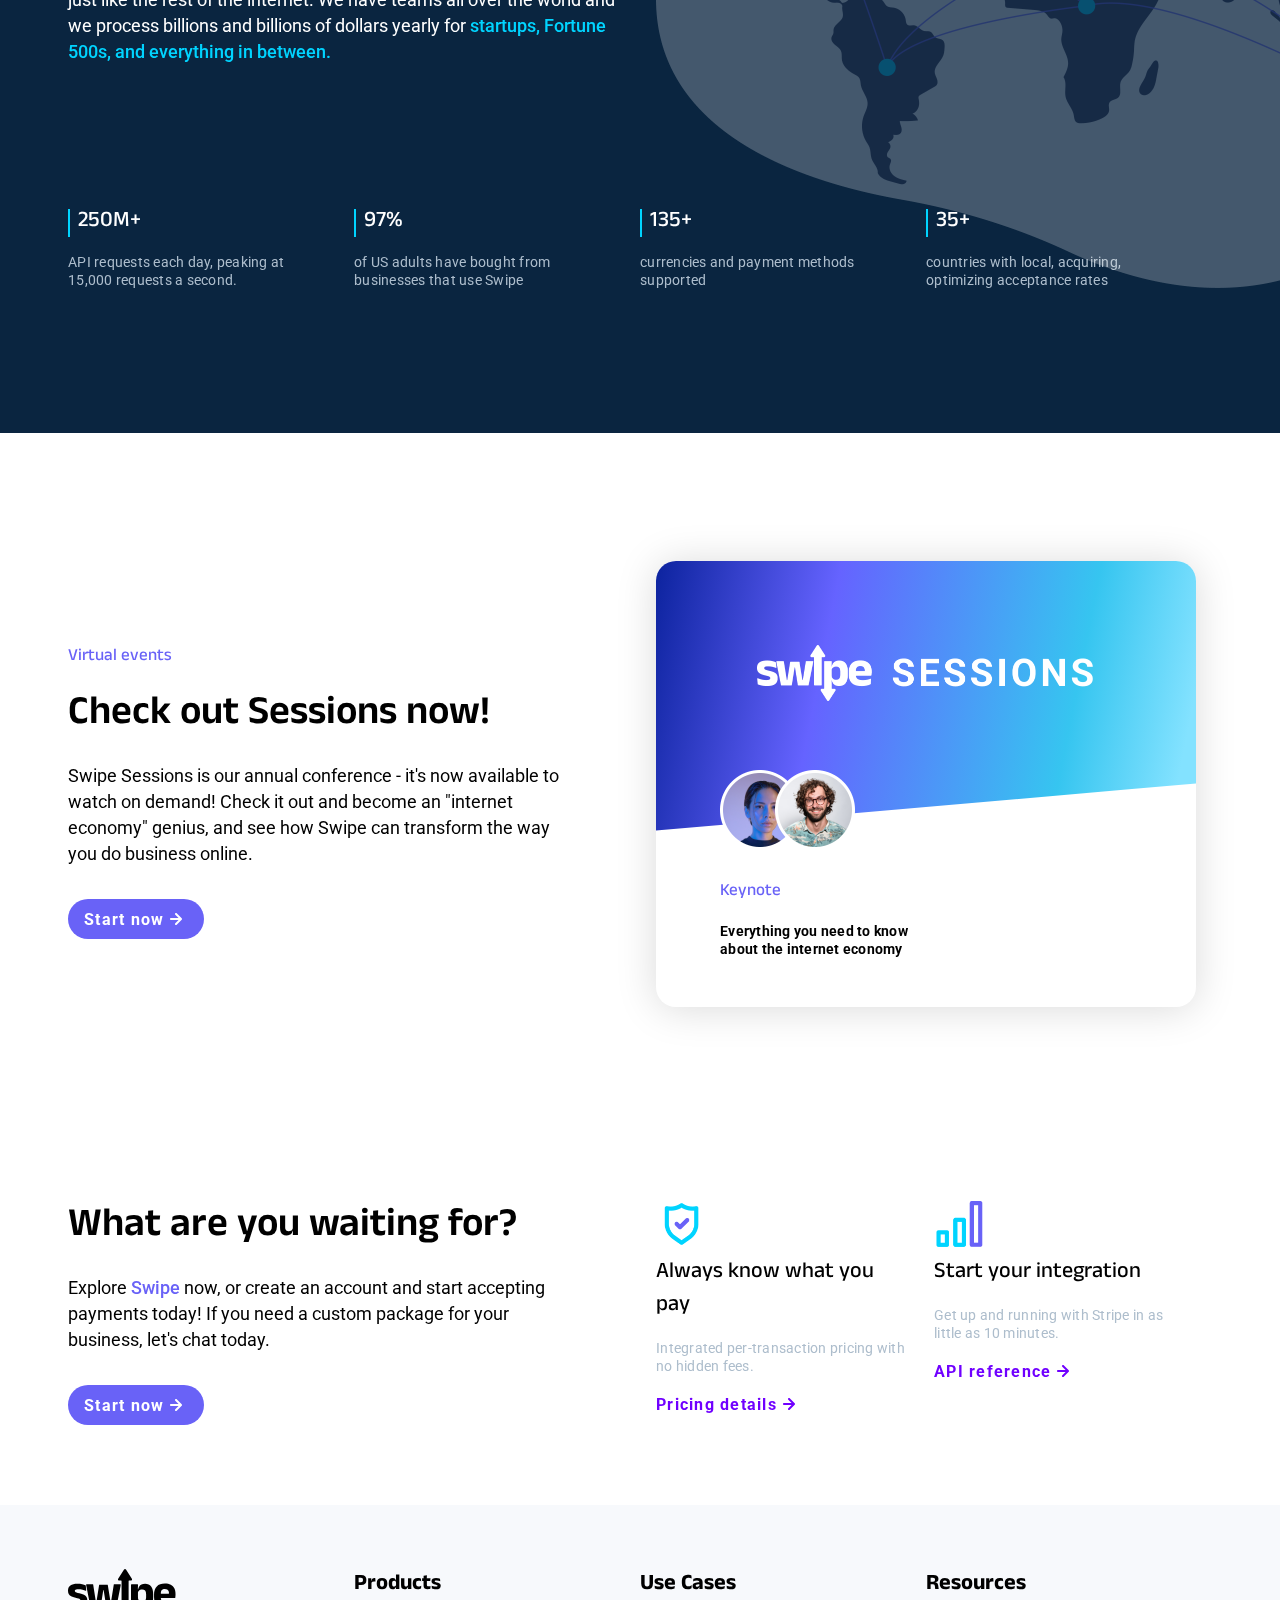
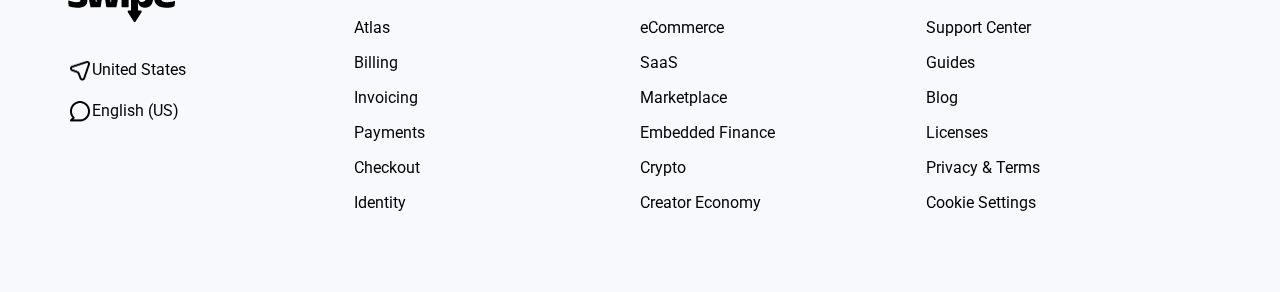
==== commit e919baa4: "Update index.html" ====
--- a/index.html
+++ b/index.html
@@ -10,14 +10,14 @@
     <link
         href="https://fonts.googleapis.com/css2?family=Anek+Telugu:wght@300;400;500;600;700&family=Roboto:wght@300;400;500;700&display=swap"
         rel="stylesheet">
-    <link rel="stylesheet" href="/css/swipe.css">
+    <link rel="stylesheet" href="css/swipe.css">
     <title>Swipe</title>
 </head>
 
 <body>
     <!-- Navbar -->
     <nav class="navbar">
-        <img src="/images/logo-white.svg" alt="Swipe, inc.">
+        <img src="images/logo-white.svg" alt="Swipe, inc.">
         <ul class="menu">
             <li><a href="#">Products</a></li>
             <li><a href="#">Solutions</a></li>
